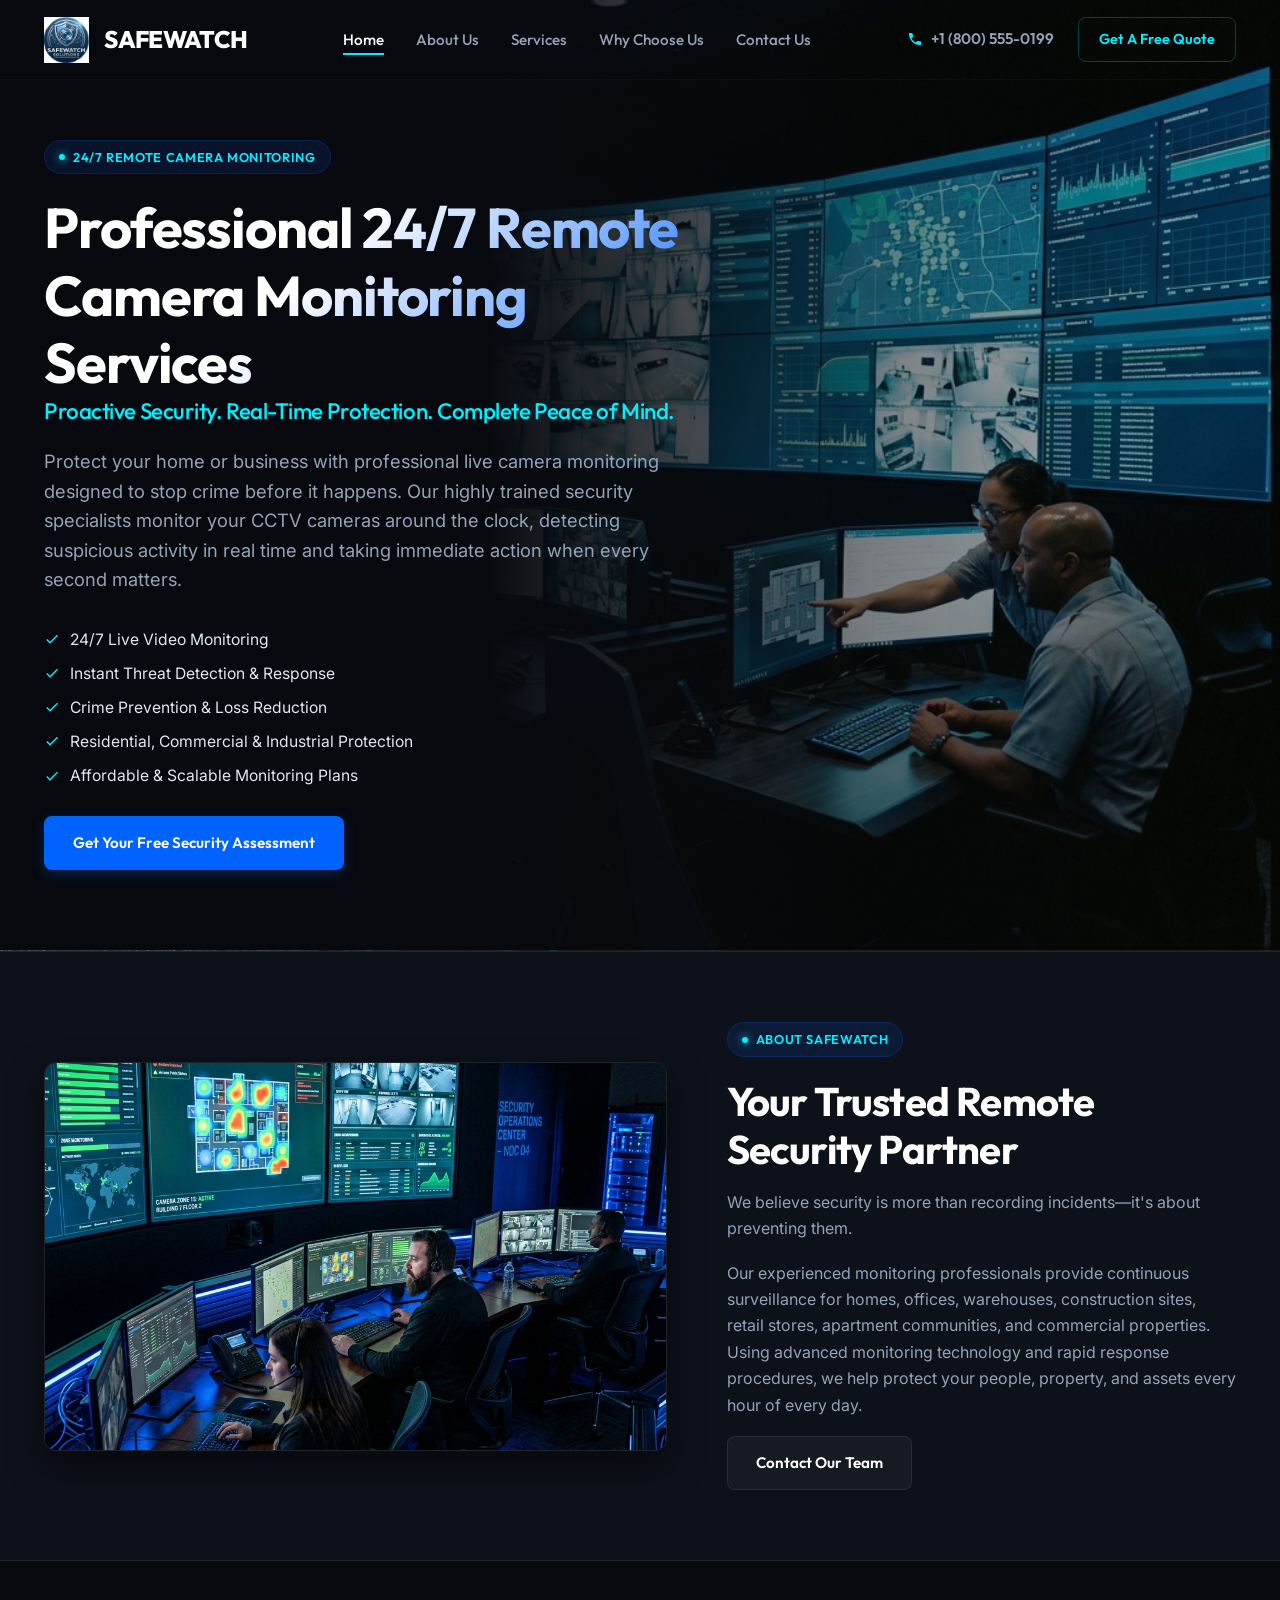
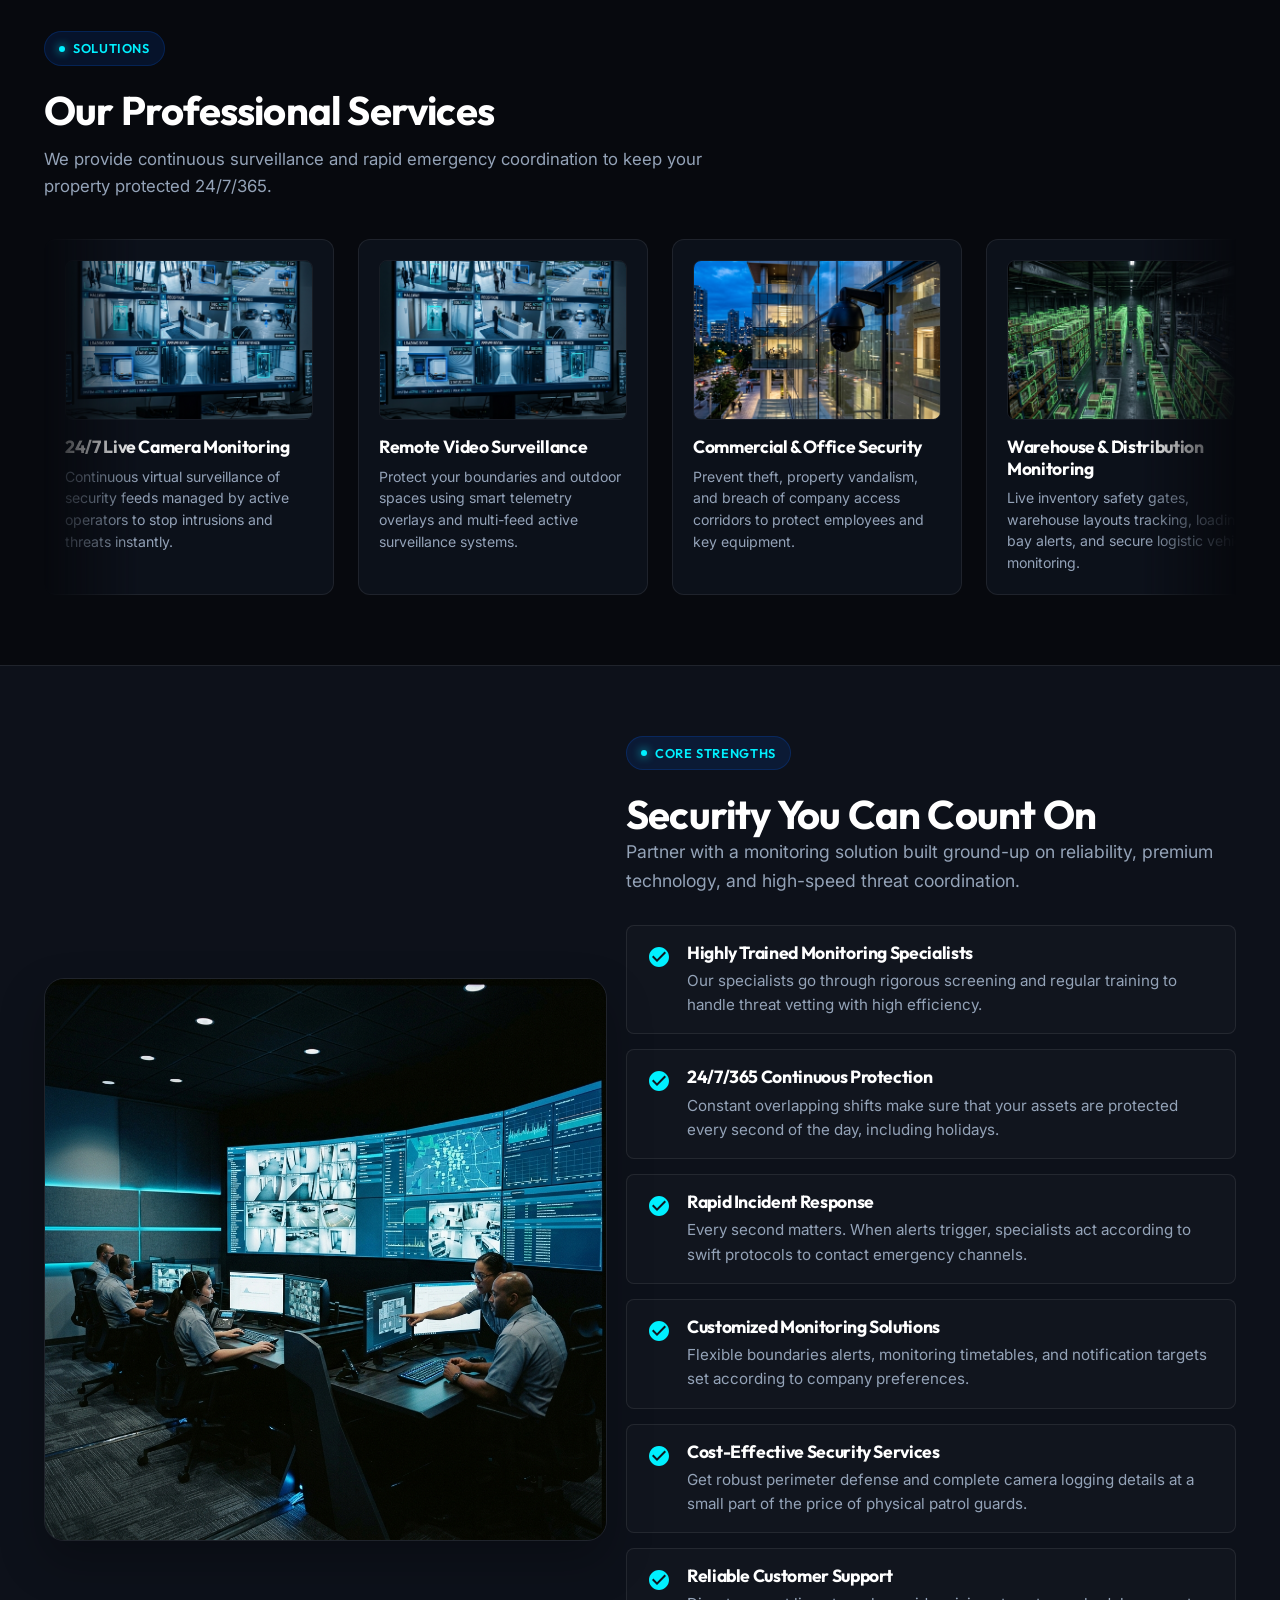
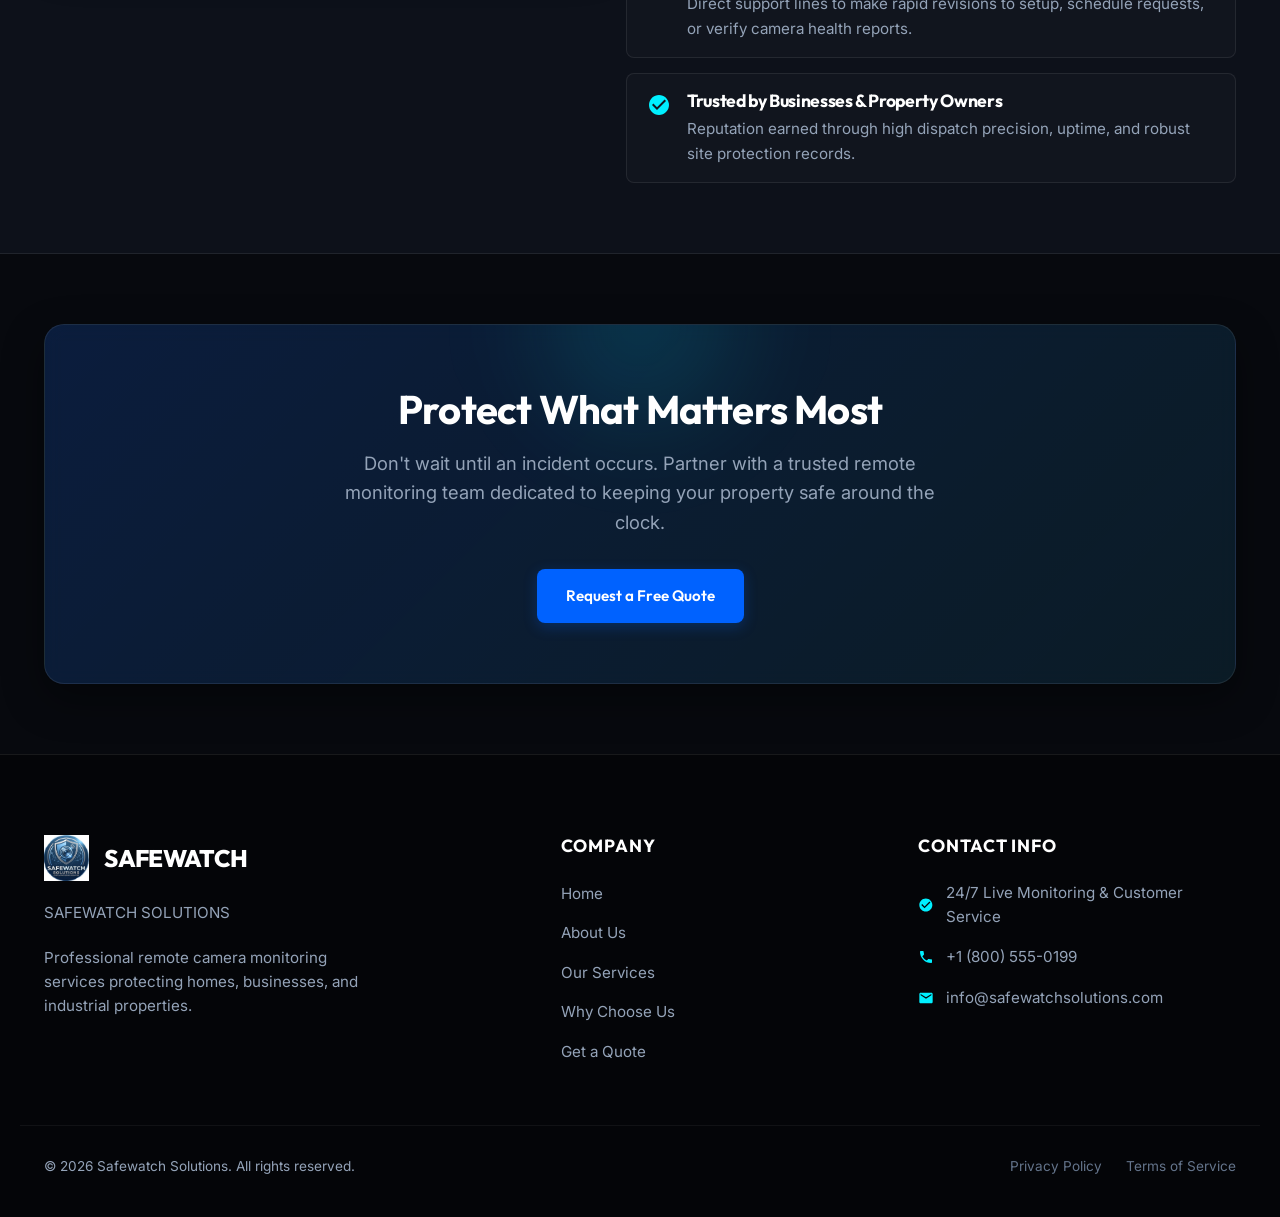
==== index.html @ 6e0cc0b9 "CCTV-Monitoring Version 1" ====
<!doctype html>
<html lang="en">
  <head>
    <meta charset="UTF-8" />
    <meta name="viewport" content="width=device-width, initial-scale=1.0" />
    <title>
      Safewatch Solutions - Professional 24/7 Remote CCTV Camera Monitoring
      Services
    </title>
    <meta
      name="description"
      content="Stop crime before it happens. Our remote security specialists monitor your CCTV cameras 24/7 to protect your home, business, warehouse, or construction site."
    />
    <link rel="stylesheet" href="style.css" />
    <link rel="icon" href="assets/safewatch-logo.jpg" />
  </head>
  <body>
    <!-- BACKGROUND DECORATIONS -->
    <div class="bg-overlay bg-dot-grid"></div>
    <div class="bg-overlay blur-orb-1"></div>
    <div class="bg-overlay blur-orb-2"></div>
    <div class="bg-overlay blur-orb-3"></div>

    <!-- STICKY NAVBAR -->
    <header>
      <div class="container navbar">
        <a href="#" class="logo" id="nav-logo">
          <img src="assets/safewatch-logo.jpg" alt="SAFEWATCH" class="site-logo" />
          <span class="site-title">SAFEWATCH</span>
        </a>

        <ul class="nav-menu" id="menu-nav">
          <li><a href="#" class="nav-link active">Home</a></li>
          <li><a href="#about" class="nav-link">About Us</a></li>
          <li><a href="#services" class="nav-link">Services</a></li>
          <li><a href="#why-choose" class="nav-link">Why Choose Us</a></li>
          <li><a href="contact.html" class="nav-link">Contact Us</a></li>

          <!-- Mobile Navigation Menu Items -->
          <li class="nav-actions-mobile" style="display: none">
            <a href="tel:+18005550199" class="phone-badge">
              <svg viewBox="0 0 24 24">
                <path
                  d="M6.62 10.79c1.44 2.83 3.76 5.14 6.59 6.59l2.2-2.2c.27-.27.67-.36 1.02-.24 1.12.37 2.33.57 3.57.57.55 0 1 .45 1 1V20c0 .55-.45 1-1 1-9.39 0-17-7.61-17-17 0-.55.45-1 1-1h3.5c.55 0 1 .45 1 1 0 1.25.2 2.45.57 3.57.11.35.03.74-.25 1.02l-2.2 2.2z"
                />
              </svg>
              +1 (800) 555-0199
            </a>
            <a href="contact.html" class="btn btn-primary">Get A Free Quote</a>
          </li>
        </ul>

        <div class="nav-actions">
          <a href="tel:+18005550199" class="phone-badge">
            <svg viewBox="0 0 24 24">
              <path
                d="M6.62 10.79c1.44 2.83 3.76 5.14 6.59 6.59l2.2-2.2c.27-.27.67-.36 1.02-.24 1.12.37 2.33.57 3.57.57.55 0 1 .45 1 1V20c0 .55-.45 1-1 1-9.39 0-17-7.61-17-17 0-.55.45-1 1-1h3.5c.55 0 1 .45 1 1 0 1.25.2 2.45.57 3.57.11.35.03.74-.25 1.02l-2.2 2.2z"
              />
            </svg>
            +1 (800) 555-0199
          </a>
          <a href="contact.html" class="btn btn-outline-cyan"
            >Get A Free Quote</a
          >
        </div>

        <button class="menu-btn" aria-label="Menu" id="mobile-toggle">
          <span></span>
          <span></span>
          <span></span>
        </button>
      </div>
    </header>

    <!-- HERO SECTION -->
    <section class="hero">
      <div class="container">
        <div class="hero-content">
          <div class="chip"><span></span> 24/7 Remote Camera Monitoring</div>
          <h1 class="gradient-text">
            Professional 24/7 Remote Camera Monitoring Services
          </h1>
          <h2 class="hero-subtitle">
            Proactive Security. Real-Time Protection. Complete Peace of Mind.
          </h2>
          <p>
            Protect your home or business with professional live camera
            monitoring designed to stop crime before it happens. Our highly
            trained security specialists monitor your CCTV cameras around the
            clock, detecting suspicious activity in real time and taking
            immediate action when every second matters.
          </p>

          <ul class="hero-checklist">
            <li>
              <svg viewBox="0 0 24 24">
                <path d="M9 16.17L4.83 12l-1.42 1.41L9 19 21 7l-1.41-1.41z" />
              </svg>
              24/7 Live Video Monitoring
            </li>
            <li>
              <svg viewBox="0 0 24 24">
                <path d="M9 16.17L4.83 12l-1.42 1.41L9 19 21 7l-1.41-1.41z" />
              </svg>
              Instant Threat Detection & Response
            </li>
            <li>
              <svg viewBox="0 0 24 24">
                <path d="M9 16.17L4.83 12l-1.42 1.41L9 19 21 7l-1.41-1.41z" />
              </svg>
              Crime Prevention & Loss Reduction
            </li>
            <li>
              <svg viewBox="0 0 24 24">
                <path d="M9 16.17L4.83 12l-1.42 1.41L9 19 21 7l-1.41-1.41z" />
              </svg>
              Residential, Commercial & Industrial Protection
            </li>
            <li>
              <svg viewBox="0 0 24 24">
                <path d="M9 16.17L4.83 12l-1.42 1.41L9 19 21 7l-1.41-1.41z" />
              </svg>
              Affordable & Scalable Monitoring Plans
            </li>
          </ul>

          <div class="hero-buttons">
            <a href="contact.html" class="btn btn-primary"
              >Get Your Free Security Assessment</a
            >
          </div>
        </div>
      </div>
    </section>

    <!-- ABOUT US SECTION -->
    <section class="section section-dark" id="about">
      <div class="container grid-2">
        <div class="about-media-box">
          <div class="about-image-frame">
            <img
              src="assets/about_team.png"
              alt="Remote Security Team at Work"
              width="540"
              height="340"
            />
          </div>
        </div>

        <div class="about-content">
          <div class="chip"><span></span> About Safewatch</div>
          <h2>Your Trusted Remote Security Partner</h2>
          <p>
            We believe security is more than recording incidents—it's about
            preventing them.
          </p>
          <p>
            Our experienced monitoring professionals provide continuous
            surveillance for homes, offices, warehouses, construction sites,
            retail stores, apartment communities, and commercial properties.
            Using advanced monitoring technology and rapid response procedures,
            we help protect your people, property, and assets every hour of
            every day.
          </p>
          <a href="contact.html" class="btn btn-secondary">Contact Our Team</a>
        </div>
      </div>
    </section>

    <!-- OUR PROFESSIONAL SERVICES -->
    <section class="section" id="services">
      <div class="container">
        <div class="section-header">
          <div class="chip"><span></span> Solutions</div>
          <h2>Our Professional Services</h2>
          <p>
            We provide continuous surveillance and rapid emergency coordination
            to keep your property protected 24/7/365.
          </p>
        </div>

        <!-- Infinite scroll carousel: cards duplicated for seamless loop -->
        <div class="carousel-track-wrapper">
          <div class="carousel-track">
            <!-- === ORIGINAL SET === -->
            <article class="service-card">
              <div class="service-image-box">
                <img
                  src="assets/service_live.png"
                  alt="24/7 Live Camera Monitoring"
                  width="290"
                  height="160"
                />
              </div>
              <h3>24/7 Live Camera Monitoring</h3>
              <p>
                Continuous virtual surveillance of security feeds managed by
                active operators to stop intrusions and threats instantly.
              </p>
            </article>

            <article class="service-card">
              <div class="service-image-box">
                <img
                  src="assets/service_live.png"
                  alt="Remote Video Surveillance"
                  width="290"
                  height="160"
                />
              </div>
              <h3>Remote Video Surveillance</h3>
              <p>
                Protect your boundaries and outdoor spaces using smart telemetry
                overlays and multi-feed active surveillance systems.
              </p>
            </article>

            <article class="service-card">
              <div class="service-image-box">
                <img
                  src="assets/service_commercial.png"
                  alt="Commercial & Office Security"
                  width="290"
                  height="160"
                />
              </div>
              <h3>Commercial &amp; Office Security</h3>
              <p>
                Prevent theft, property vandalism, and breach of company access
                corridors to protect employees and key equipment.
              </p>
            </article>

            <article class="service-card">
              <div class="service-image-box">
                <img
                  src="assets/service_warehouse.png"
                  alt="Warehouse & Distribution Center Monitoring"
                  width="290"
                  height="160"
                />
              </div>
              <h3>Warehouse &amp; Distribution Monitoring</h3>
              <p>
                Live inventory safety gates, warehouse layouts tracking, loading
                bay alerts, and secure logistic vehicle monitoring.
              </p>
            </article>

            <article class="service-card">
              <div class="service-image-box">
                <img
                  src="assets/service_construction.png"
                  alt="Construction Site Surveillance"
                  width="290"
                  height="160"
                />
              </div>
              <h3>Construction Site Surveillance</h3>
              <p>
                Highly visible outdoor remote surveillance packages designed to
                protect expensive materials, trucks, and machinery at night.
              </p>
            </article>

            <article class="service-card">
              <div class="service-image-box">
                <img
                  src="assets/service_live.png"
                  alt="Emergency Dispatch Coordination"
                  width="290"
                  height="160"
                />
              </div>
              <h3>Emergency Dispatch Coordination</h3>
              <p>
                Instant dispatch triggers routing to local law enforcement or
                regional fire responders when active violations are caught.
              </p>
            </article>

            <article class="service-card">
              <div class="service-image-box">
                <img
                  src="assets/service_warehouse.png"
                  alt="Suspicious Activity Detection"
                  width="290"
                  height="160"
                />
              </div>
              <h3>Suspicious Activity Detection</h3>
              <p>
                Specialists interpret analytics warnings, tracking anomalies,
                perimeter breaches, and erratic objects on-premises.
              </p>
            </article>

            <article class="service-card">
              <div class="service-image-box">
                <img
                  src="assets/service_commercial.png"
                  alt="Customized Security Monitoring Solutions"
                  width="290"
                  height="160"
                />
              </div>
              <h3>Customized Monitoring Solutions</h3>
              <p>
                Individual parameters mapped exactly for single locations,
                apartment complexes, commercial areas, and homes.
              </p>
            </article>

            <!-- === DUPLICATE SET for seamless loop === -->
            <article class="service-card" aria-hidden="true">
              <div class="service-image-box">
                <img
                  src="assets/service_live.png"
                  alt=""
                  width="290"
                  height="160"
                />
              </div>
              <h3>24/7 Live Camera Monitoring</h3>
              <p>
                Continuous virtual surveillance of security feeds managed by
                active operators to stop intrusions and threats instantly.
              </p>
            </article>

            <article class="service-card" aria-hidden="true">
              <div class="service-image-box">
                <img
                  src="assets/service_live.png"
                  alt=""
                  width="290"
                  height="160"
                />
              </div>
              <h3>Remote Video Surveillance</h3>
              <p>
                Protect your boundaries and outdoor spaces using smart telemetry
                overlays and multi-feed active surveillance systems.
              </p>
            </article>

            <article class="service-card" aria-hidden="true">
              <div class="service-image-box">
                <img
                  src="assets/service_commercial.png"
                  alt=""
                  width="290"
                  height="160"
                />
              </div>
              <h3>Commercial &amp; Office Security</h3>
              <p>
                Prevent theft, property vandalism, and breach of company access
                corridors to protect employees and key equipment.
              </p>
            </article>

            <article class="service-card" aria-hidden="true">
              <div class="service-image-box">
                <img
                  src="assets/service_warehouse.png"
                  alt=""
                  width="290"
                  height="160"
                />
              </div>
              <h3>Warehouse &amp; Distribution Monitoring</h3>
              <p>
                Live inventory safety gates, warehouse layouts tracking, loading
                bay alerts, and secure logistic vehicle monitoring.
              </p>
            </article>

            <article class="service-card" aria-hidden="true">
              <div class="service-image-box">
                <img
                  src="assets/service_construction.png"
                  alt=""
                  width="290"
                  height="160"
                />
              </div>
              <h3>Construction Site Surveillance</h3>
              <p>
                Highly visible outdoor remote surveillance packages designed to
                protect expensive materials, trucks, and machinery at night.
              </p>
            </article>

            <article class="service-card" aria-hidden="true">
              <div class="service-image-box">
                <img
                  src="assets/service_live.png"
                  alt=""
                  width="290"
                  height="160"
                />
              </div>
              <h3>Emergency Dispatch Coordination</h3>
              <p>
                Instant dispatch triggers routing to local law enforcement or
                regional fire responders when active violations are caught.
              </p>
            </article>

            <article class="service-card" aria-hidden="true">
              <div class="service-image-box">
                <img
                  src="assets/service_warehouse.png"
                  alt=""
                  width="290"
                  height="160"
                />
              </div>
              <h3>Suspicious Activity Detection</h3>
              <p>
                Specialists interpret analytics warnings, tracking anomalies,
                perimeter breaches, and erratic objects on-premises.
              </p>
            </article>

            <article class="service-card" aria-hidden="true">
              <div class="service-image-box">
                <img
                  src="assets/service_commercial.png"
                  alt=""
                  width="290"
                  height="160"
                />
              </div>
              <h3>Customized Monitoring Solutions</h3>
              <p>
                Individual parameters mapped exactly for single locations,
                apartment complexes, commercial areas, and homes.
              </p>
            </article>
          </div>
          <!-- end .carousel-track -->
        </div>
        <!-- end .carousel-track-wrapper -->
      </div>
    </section>

    <!-- WHY CHOOSE US -->
    <section class="section section-dark" id="why-choose">
      <div class="container why-grid">


        <div class="why-media-panel">
          <img
            src="assets/hero_monitoring.png"
            alt="CCTV camera monitoring"
          />
        </div>
        <div class="why-content-panel">
          <div class="chip"><span></span> Core Strengths</div>
          <h2>Security You Can Count On</h2>
          <p style="font-size: 1.1rem; margin-bottom: 20px">
            Partner with a monitoring solution built ground-up on reliability,
            premium technology, and high-speed threat coordination.
          </p>


          <div class="why-card-list">
          <!-- Item 1 -->
          <div class="why-check-item">
            <svg class="why-check-icon" viewBox="0 0 24 24">
              <path
                d="M12 2C6.48 2 2 6.48 2 12s4.48 10 10 10 10-4.48 10-10S17.52 2 12 2zm-2 15l-5-5 1.41-1.41L10 14.17l7.59-7.59L19 8l-9 9z"
              />
            </svg>
            <div class="why-check-text">
              <h4>Highly Trained Monitoring Specialists</h4>
              <p>
                Our specialists go through rigorous screening and regular
                training to handle threat vetting with high efficiency.
              </p>
            </div>
          </div>

          <!-- Item 2 -->
          <div class="why-check-item">
            <svg class="why-check-icon" viewBox="0 0 24 24">
              <path
                d="M12 2C6.48 2 2 6.48 2 12s4.48 10 10 10 10-4.48 10-10S17.52 2 12 2zm-2 15l-5-5 1.41-1.41L10 14.17l7.59-7.59L19 8l-9 9z"
              />
            </svg>
            <div class="why-check-text">
              <h4>24/7/365 Continuous Protection</h4>
              <p>
                Constant overlapping shifts make sure that your assets are
                protected every second of the day, including holidays.
              </p>
            </div>
          </div>

          <!-- Item 3 -->
          <div class="why-check-item">
            <svg class="why-check-icon" viewBox="0 0 24 24">
              <path
                d="M12 2C6.48 2 2 6.48 2 12s4.48 10 10 10 10-4.48 10-10S17.52 2 12 2zm-2 15l-5-5 1.41-1.41L10 14.17l7.59-7.59L19 8l-9 9z"
              />
            </svg>
            <div class="why-check-text">
              <h4>Rapid Incident Response</h4>
              <p>
                Every second matters. When alerts trigger, specialists act
                according to swift protocols to contact emergency channels.
              </p>
            </div>
          </div>

          <!-- Item 4 -->
          <div class="why-check-item">
            <svg class="why-check-icon" viewBox="0 0 24 24">
              <path
                d="M12 2C6.48 2 2 6.48 2 12s4.48 10 10 10 10-4.48 10-10S17.52 2 12 2zm-2 15l-5-5 1.41-1.41L10 14.17l7.59-7.59L19 8l-9 9z"
              />
            </svg>
            <div class="why-check-text">
              <h4>Customized Monitoring Solutions</h4>
              <p>
                Flexible boundaries alerts, monitoring timetables, and
                notification targets set according to company preferences.
              </p>
            </div>
          </div>

          <!-- Item 5 -->
          <div class="why-check-item">
            <svg class="why-check-icon" viewBox="0 0 24 24">
              <path
                d="M12 2C6.48 2 2 6.48 2 12s4.48 10 10 10 10-4.48 10-10S17.52 2 12 2zm-2 15l-5-5 1.41-1.41L10 14.17l7.59-7.59L19 8l-9 9z"
              />
            </svg>
            <div class="why-check-text">
              <h4>Cost-Effective Security Services</h4>
              <p>
                Get robust perimeter defense and complete camera logging details
                at a small part of the price of physical patrol guards.
              </p>
            </div>
          </div>

          <!-- Item 6 -->
          <div class="why-check-item">
            <svg class="why-check-icon" viewBox="0 0 24 24">
              <path
                d="M12 2C6.48 2 2 6.48 2 12s4.48 10 10 10 10-4.48 10-10S17.52 2 12 2zm-2 15l-5-5 1.41-1.41L10 14.17l7.59-7.59L19 8l-9 9z"
              />
            </svg>
            <div class="why-check-text">
              <h4>Reliable Customer Support</h4>
              <p>
                Direct support lines to make rapid revisions to setup, schedule
                requests, or verify camera health reports.
              </p>
            </div>
          </div>

          <!-- Item 7 -->
          <div class="why-check-item">
            <svg class="why-check-icon" viewBox="0 0 24 24">
              <path
                d="M12 2C6.48 2 2 6.48 2 12s4.48 10 10 10 10-4.48 10-10S17.52 2 12 2zm-2 15l-5-5 1.41-1.41L10 14.17l7.59-7.59L19 8l-9 9z"
              />
            </svg>
            <div class="why-check-text">
              <h4>Trusted by Businesses & Property Owners</h4>
              <p>
                Reputation earned through high dispatch precision, uptime, and
                robust site protection records.
              </p>
            </div>
          </div>
        </div>
      </div>
    </section>

    <!-- BOTTOM CALL TO ACTION -->
    <section class="section">
      <div class="container">
        <div class="cta-box">
          <h2>Protect What Matters Most</h2>
          <p>
            Don't wait until an incident occurs. Partner with a trusted remote
            monitoring team dedicated to keeping your property safe around the
            clock.
          </p>
          <a href="contact.html" class="btn btn-primary"
            >Request a Free Quote</a
          >
        </div>
      </div>
    </section>

    <!-- FOOTER -->
    <footer>
      <div class="container footer-grid">
        <div class="footer-brand">
            <a href="#" class="logo">
              <img src="assets/safewatch-logo.jpg" alt="SAFEWATCH" class="site-logo" />
              <span class="site-title">SAFEWATCH</span>
            </a>
          <p style="margin-bottom: 20px">SAFEWATCH SOLUTIONS</p>
          <p style="color: var(--text-secondary); line-height: 1.6">
            Professional remote camera monitoring services protecting homes,
            businesses, and industrial properties.
          </p>
        </div>

        <div class="footer-col">
          <h3>Company</h3>
          <ul>
            <li><a href="#">Home</a></li>
            <li><a href="#about">About Us</a></li>
            <li><a href="#services">Our Services</a></li>
            <li><a href="#why-choose">Why Choose Us</a></li>
            <li><a href="contact.html">Get a Quote</a></li>
          </ul>
        </div>

        <div class="footer-col">
          <h3>Contact Info</h3>
          <div class="footer-info">
            <div class="footer-info-item">
              <svg viewBox="0 0 24 24">
                <path
                  d="M12 2C6.48 2 2 6.48 2 12s4.48 10 10 10 10-4.48 10-10S17.52 2 12 2zm-2 15l-5-5 1.41-1.41L10 14.17l7.59-7.59L19 8l-9 9z"
                />
              </svg>
              24/7 Live Monitoring & Customer Service
            </div>
            <div class="footer-info-item">
              <svg viewBox="0 0 24 24">
                <path
                  d="M6.62 10.79c1.44 2.83 3.76 5.14 6.59 6.59l2.2-2.2c.27-.27.67-.36 1.02-.24 1.12.37 2.33.57 3.57.57.55 0 1 .45 1 1V20c0 .55-.45 1-1 1-9.39 0-17-7.61-17-17 0-.55.45-1 1-1h3.5c.55 0 1 .45 1 1 0 1.25.2 2.45.57 3.57.11.35.03.74-.25 1.02l-2.2 2.2z"
                />
              </svg>
              <a
                href="tel:+18005550199"
                style="text-decoration: none; color: inherit"
                >+1 (800) 555-0199</a
              >
            </div>
            <div class="footer-info-item">
              <svg viewBox="0 0 24 24">
                <path
                  d="M20 4H4c-1.1 0-1.99.9-1.99 2L2 18c0 1.1.9 2 2 2h16c1.1 0 2-.9 2-2V6c0-1.1-.9-2-2-2zm0 4l-8 5-8-5V6l8 5 8-5v2z"
                />
              </svg>
              <a
                href="mailto:info@safewatchsolutions.com"
                style="text-decoration: none; color: inherit"
                >info@safewatchsolutions.com</a
              >
            </div>
          </div>
        </div>
      </div>

      <div class="container footer-bottom">
        <p>&copy; 2026 Safewatch Solutions. All rights reserved.</p>
        <div class="footer-bottom-links">
          <a href="#">Privacy Policy</a>
          <a href="#">Terms of Service</a>
        </div>
      </div>
    </footer>

    <script src="script.js"></script>
  </body>
</html>
---- style.css ----
@import url("https://fonts.googleapis.com/css2?family=Inter:wght@300;400;500;600;700&family=Outfit:wght@400;500;600;700;800&display=swap");

/* --- DESIGN SYSTEM TOKENS --- */
:root {
  /* Colors */
  --bg-darkest: #07090e; /* Ultra dark base background */
  --bg-darker: #0d111a; /* Dark section background */
  --bg-card: rgba(16, 22, 35, 0.65); /* Translucent glass card background */

  --primary: #0062ff; /* Main brand solid electric blue */
  --primary-hover: #1a75ff; /* Lighter blue for hover states */
  --primary-glow: rgba(0, 98, 255, 0.25);

  --accent: #00f0ff; /* Technical electric cyan */
  --accent-glow: rgba(0, 240, 255, 0.2);

  --text-white: #ffffff; /* High contrast titles */
  --text-primary: #e2e8f0; /* General light text */
  --text-secondary: #94a3b8; /* Muted metadata and descriptions */
  --text-muted: #64748b; /* Subtext, credits, timestamps */

  --border: rgba(255, 255, 255, 0.08);
  --border-hover: rgba(0, 98, 255, 0.35);

  /* Fonts */
  --font-heading:
    "Outfit", -apple-system, BlinkMacSystemFont, "Segoe UI", Roboto, sans-serif;
  --font-body:
    "Inter", -apple-system, BlinkMacSystemFont, "Segoe UI", Roboto, sans-serif;

  /* Layout Options */
  --radius-sm: 8px;
  --radius-md: 12px;
  --radius-lg: 20px;
  --transition: all 0.35s cubic-bezier(0.16, 1, 0.3, 1);
  --transition-slow: all 0.6s cubic-bezier(0.16, 1, 0.3, 1);
}

/* --- SYSTEM RESET --- */
*,
*::before,
*::after {
  box-sizing: border-box;
  margin: 0;
  padding: 0;
}

html {
  scroll-behavior: smooth;
  font-size: 16px;
  -webkit-text-size-adjust: 100%;
}

body {
  background-color: var(--bg-darkest);
  color: var(--text-primary);
  font-family: var(--font-body);
  line-height: 1.6;
  overflow-x: hidden;
  -webkit-font-smoothing: antialiased;
  -moz-osx-font-smoothing: grayscale;
}

/* Custom Scrollbar */
::-webkit-scrollbar {
  width: 10px;
}
::-webkit-scrollbar-track {
  background: var(--bg-darkest);
}
::-webkit-scrollbar-thumb {
  background: rgba(255, 255, 255, 0.1);
  border: 2px solid var(--bg-darkest);
  border-radius: 10px;
}
::-webkit-scrollbar-thumb:hover {
  background: var(--primary);
}

/* --- TYPOGRAPHY & GRADIENTS --- */
h1,
h2,
h3,
h4,
h5,
h6 {
  font-family: var(--font-heading);
  font-weight: 700;
  line-height: 1.2;
  color: var(--text-white);
  letter-spacing: -0.02em;
}

h1 {
  font-size: clamp(2.2rem, 5vw, 3.5rem);
}

h2 {
  font-size: clamp(1.8rem, 4vw, 2.5rem);
}

h3 {
  font-size: clamp(1.3rem, 3vw, 1.75rem);
}

p {
  color: var(--text-secondary);
}

.gradient-text {
  background: linear-gradient(
    135deg,
    var(--text-white) 40%,
    var(--primary) 100%
  );
  -webkit-background-clip: text;
  -webkit-text-fill-color: transparent;
  background-clip: text;
}

.accent-text-blue {
  color: var(--primary);
  text-shadow: 0 0 15px rgba(0, 98, 255, 0.3);
}

.accent-text-cyan {
  color: var(--accent);
  text-shadow: 0 0 15px rgba(0, 240, 255, 0.3);
}

/* --- BACKGROUND DECORATION --- */
.bg-overlay {
  position: absolute;
  top: 0;
  left: 0;
  width: 100%;
  height: 100%;
  z-index: -1;
  pointer-events: none;
  overflow: hidden;
}

.bg-dot-grid {
  background-image: radial-gradient(
    rgba(255, 255, 255, 0.025) 1px,
    transparent 1px
  );
  background-size: 32px 32px;
}

.blur-orb-1 {
  position: absolute;
  top: -150px;
  right: -100px;
  width: 600px;
  height: 600px;
  border-radius: 50%;
  background: radial-gradient(circle, var(--primary-glow) 0%, transparent 70%);
  filter: blur(100px);
}

.blur-orb-2 {
  position: absolute;
  top: 50%;
  left: -200px;
  width: 500px;
  height: 500px;
  border-radius: 50%;
  background: radial-gradient(circle, var(--accent-glow) 0%, transparent 70%);
  filter: blur(100px);
}

.blur-orb-3 {
  position: absolute;
  bottom: -100px;
  right: -150px;
  width: 500px;
  height: 500px;
  border-radius: 50%;
  background: radial-gradient(circle, var(--primary-glow) 0%, transparent 70%);
  filter: blur(80px);
}

/* --- LAYOUT UTILITIES --- */
.container {
  width: 100%;
  max-width: 1240px;
  margin-left: auto;
  margin-right: auto;
  padding-left: 24px;
  padding-right: 24px;
}

.section {
  padding: 70px 0;
  position: relative;
}

.section-dark {
  background-color: var(--bg-darker);
  border-top: 1px solid var(--border);
  border-bottom: 1px solid var(--border);
}

.section-header {
  max-width: 700px;
  margin-bottom: 40px;
}

.section-header h2 {
  margin-bottom: 12px;
}

.section-header p {
  font-size: 1.05rem;
}

.grid-2 {
  display: grid;
  grid-template-columns: 1.1fr 0.9fr;
  gap: 60px;
  align-items: center;
}

.grid-3 {
  display: grid;
  grid-template-columns: repeat(auto-fit, minmax(320px, 1fr));
  gap: 30px;
}

.grid-4 {
  display: grid;
  grid-template-columns: repeat(auto-fit, minmax(270px, 1fr));
  gap: 30px;
}

/* --- COMPONENT STYLES --- */

/* 1. Header & Navigation */
header {
  position: fixed;
  top: 0;
  left: 0;
  width: 100%;
  height: 80px;
  z-index: 1000;
  border-bottom: 1px solid rgba(255, 255, 255, 0.03);
  transition: var(--transition);
}

header.scrolled {
  background: rgba(7, 9, 14, 0.85);
  backdrop-filter: blur(12px);
  -webkit-backdrop-filter: blur(12px);
  border-bottom: 1px solid var(--border);
  box-shadow: 0 4px 30px rgba(0, 0, 0, 0.4);
}

.navbar {
  display: flex;
  align-items: center;
  justify-content: space-between;
  height: 100%;
}

.logo {
  display: flex;
  align-items: center;
  gap: 10px;
  text-decoration: none;
  font-family: var(--font-heading);
  font-weight: 800;
  font-size: 1.35rem;
  color: var(--text-white);
  letter-spacing: -0.03em;
}

.logo-icon {
  width: 32px;
  height: 32px;
  background: linear-gradient(135deg, var(--primary), var(--accent));
  border-radius: 50%;
  display: flex;
  align-items: center;
  justify-content: center;
  box-shadow: 0 0 15px var(--primary-glow);
}

/* Site logo image (user-provided) */
.site-logo {
  height: 46px;
  width: auto;
  display: inline-block;
  background: transparent;
  mix-blend-mode: normal;
  filter: none;
}

.site-title {
  font-family: var(--font-heading);
  font-weight: 800;
  color: var(--text-white);
  margin-left: 5px;
  font-size: 1.5rem;
  display: inline-block;
  vertical-align: middle;
}

.logo-icon svg {
  fill: var(--text-white);
  width: 16px;
  height: 16px;
}

.nav-menu {
  display: flex;
  list-style: none;
  gap: 32px;
  align-items: center;
}

.nav-link {
  text-decoration: none;
  color: var(--text-secondary);
  font-family: var(--font-heading);
  font-size: 0.95rem;
  font-weight: 500;
  transition: var(--transition);
  position: relative;
}

.nav-link:hover,
.nav-link.active {
  color: var(--text-white);
}

.nav-link::after {
  content: "";
  position: absolute;
  bottom: -6px;
  left: 0;
  width: 0;
  height: 2px;
  background-color: var(--accent);
  transition: var(--transition);
}

.nav-link.active::after,
.nav-link:hover::after {
  width: 100%;
}

.nav-actions {
  display: flex;
  align-items: center;
  gap: 24px;
}

.phone-badge {
  display: flex;
  align-items: center;
  gap: 8px;
  color: var(--text-secondary);
  font-family: var(--font-heading);
  font-size: 0.95rem;
  font-weight: 600;
  text-decoration: none;
  transition: var(--transition);
}

.phone-badge:hover {
  color: var(--accent);
}

.phone-badge svg {
  width: 16px;
  height: 16px;
  fill: var(--accent);
}

/* 2. Buttons */
.btn {
  display: inline-flex;
  align-items: center;
  justify-content: center;
  font-family: var(--font-heading);
  font-weight: 600;
  font-size: 0.95rem;
  padding: 14px 28px;
  border-radius: var(--radius-sm);
  cursor: pointer;
  transition: var(--transition);
  text-decoration: none;
  border: 1px solid transparent;
  gap: 8px;
  white-space: nowrap;
}

.btn-primary {
  background-color: var(--primary);
  color: var(--text-white);
  box-shadow: 0 4px 14px var(--primary-glow);
}

.btn-primary:hover {
  background-color: var(--primary-hover);
  box-shadow: 0 6px 20px rgba(0, 98, 255, 0.45);
  transform: translateY(-2px);
}

.btn-secondary {
  background-color: rgba(255, 255, 255, 0.04);
  color: var(--text-white);
  border: 1px solid var(--border);
}

.btn-secondary:hover {
  background-color: rgba(255, 255, 255, 0.08);
  border-color: rgba(255, 255, 255, 0.2);
  transform: translateY(-2px);
}

.btn-outline-cyan {
  background-color: transparent;
  color: var(--accent);
  border: 1px solid rgba(0, 240, 255, 0.25);
  padding: 10px 20px;
  font-size: 0.9rem;
}

.btn-outline-cyan:hover {
  background-color: rgba(0, 240, 255, 0.06);
  border-color: var(--accent);
  box-shadow: 0 0 15px rgba(0, 240, 255, 0.15);
}

/* Hamburger toggler */
.menu-btn {
  display: none;
  background: none;
  border: none;
  cursor: pointer;
  width: 24px;
  height: 24px;
  position: relative;
  z-index: 1001;
}

.menu-btn span {
  display: block;
  width: 100%;
  height: 2px;
  background: var(--text-white);
  margin: 5px 0;
  transition: var(--transition);
}

/* Chip/Badge UI */
.chip {
  display: inline-flex;
  align-items: center;
  gap: 8px;
  background: rgba(0, 98, 255, 0.12);
  border: 1px solid rgba(0, 98, 255, 0.2);
  color: var(--accent);
  padding: 6px 14px;
  border-radius: 100px;
  font-family: var(--font-heading);
  font-size: 0.8rem;
  font-weight: 600;
  text-transform: uppercase;
  letter-spacing: 0.05em;
  margin-bottom: 20px;
  width: fit-content;
}

.chip span {
  width: 6px;
  height: 6px;
  border-radius: 50%;
  background-color: var(--accent);
  box-shadow: 0 0 10px var(--accent);
}

/* 3. Hero Section */
.hero {
  padding: 140px 0 80px;
  display: flex;
  align-items: center;
  position: relative;
  min-height: 76vh;
  background-image:
    linear-gradient(
      to right,
      #07090e 38%,
      rgba(7, 9, 14, 0.5) 68%,
      rgba(7, 9, 14, 0.25) 100%
    ),
    url("assets/hero_monitoring.png");
  background-size: cover;
  background-position: right center;
  background-repeat: no-repeat;
  border-bottom: 1px solid var(--border);
}

.hero-content {
  display: flex;
  flex-direction: column;
  max-width: 660px;
  z-index: 2;
}

.hero-subtitle {
  font-size: clamp(1.1rem, 2vw, 1.4rem);
  font-weight: 500;
  color: var(--accent);
  margin-bottom: 20px;
  line-height: 1.4;
}

.hero p {
  font-size: clamp(1rem, 1.5vw, 1.15rem);
  margin-bottom: 32px;
  max-width: 620px;
}

.hero-checklist {
  list-style: none;
  margin-bottom: 28px;
  display: flex;
  flex-direction: column;
  gap: 9px;
}

.hero-checklist li {
  display: flex;
  align-items: center;
  gap: 10px;
  font-size: 0.98rem;
  color: var(--text-primary);
}

.hero-checklist li svg {
  width: 16px;
  height: 16px;
  fill: var(--accent);
  flex-shrink: 0;
}

.hero-buttons {
  display: flex;
  gap: 14px;
  flex-wrap: wrap;
}

/* Hero image classes removed - background layout in use */

/* 4. About Section */
.about-media-box {
  position: relative;
}

.about-image-frame {
  width: 100%;
  border-radius: var(--radius-md);
  border: 1px solid var(--border);
  overflow: hidden;
  box-shadow: 0 15px 35px rgba(0, 0, 0, 0.5);
  aspect-ratio: 16/10;
}

.about-image-frame img {
  width: 100%;
  height: 100%;
  object-fit: cover;
}

.about-content h2 {
  margin-bottom: 16px;
}

.about-content p {
  font-size: 1rem;
  margin-bottom: 18px;
  line-height: 1.65;
}

/* 5. Services Carousel */
.carousel-track-wrapper {
  overflow: hidden;
  position: relative;
  /* Fade-out edges */
  -webkit-mask-image: linear-gradient(
    to right,
    transparent 0%,
    #000 8%,
    #000 92%,
    transparent 100%
  );
  mask-image: linear-gradient(
    to right,
    transparent 0%,
    #000 8%,
    #000 92%,
    transparent 100%
  );
}

.carousel-track {
  display: flex;
  gap: 24px;
  width: max-content;
  animation: carousel-scroll 40s linear infinite;
}

.carousel-track:hover {
  animation-play-state: paused;
}

@keyframes carousel-scroll {
  0% {
    transform: translateX(0);
  }
  100% {
    transform: translateX(-50%);
  }
}

/* Legacy grid fallback - not used but kept for reference */
.services-grid {
  display: grid;
  grid-template-columns: repeat(auto-fill, minmax(280px, 1fr));
  gap: 24px;
}

.service-card {
  background: var(--bg-card);
  border: 1px solid var(--border);
  border-radius: var(--radius-md);
  padding: 20px;
  display: flex;
  flex-direction: column;
  /* Fixed width so carousel tracks work perfectly */
  width: 290px;
  flex-shrink: 0;
  transition: var(--transition-slow);
  backdrop-filter: blur(10px);
  -webkit-backdrop-filter: blur(10px);
  user-select: none;
}

.service-card:hover {
  border-color: var(--border-hover);
  box-shadow: 0 12px 35px rgba(0, 98, 255, 0.18);
  transform: translateY(-5px);
}

.service-image-box {
  width: 100%;
  height: 160px;
  border-radius: var(--radius-sm);
  overflow: hidden;
  border: 1px solid rgba(255, 255, 255, 0.05);
  margin-bottom: 16px;
}

.service-image-box img {
  width: 100%;
  height: 100%;
  object-fit: cover;
  transition: var(--transition-slow);
  pointer-events: none;
}

.service-card:hover .service-image-box img {
  transform: scale(1.07);
}

.service-card h3 {
  font-size: 1.1rem;
  margin-bottom: 8px;
}

.service-card p {
  font-size: 0.88rem;
  line-height: 1.55;
  color: var(--text-secondary);
}

/* 6. Why Choose Us Section */
.why-grid {
  display: grid;
  grid-template-columns: minmax(280px, 0.95fr) minmax(0, 1.05fr);
  gap: 30px;
  align-items: center;
}

.why-media-panel {
  display: flex;
  align-self: center;
}

.why-media-panel img {
  width: 102%;
  height: 100%;
  min-height: 360px;
  object-fit: cover;
  display: block;
  border-radius: var(--radius-lg);
  border: 1px solid rgba(255, 255, 255, 0.08);
  box-shadow: 0 20px 45px rgba(0, 0, 0, 0.25);
}

.why-content-panel {
  display: flex;
  flex-direction: column;
}

.why-card-list {
  display: grid;
  grid-template-columns: 1fr;
  gap: 15px;
  margin-top: 10px;
}

.why-check-item {
  display: flex;
  gap: 16px;
  background: rgba(255, 255, 255, 0.02);
  border: 1px solid var(--border);
  padding: 16px 20px;
  border-radius: var(--radius-sm);
  transition: var(--transition);
}

.why-check-item:hover {
  background: rgba(0, 98, 255, 0.03);
  border-color: var(--border-hover);
}

.why-check-icon {
  width: 24px;
  height: 24px;
  fill: var(--accent);
  flex-shrink: 0;
  margin-top: 3px;
}

.why-check-text h4 {
  font-size: 1.1rem;
  margin-bottom: 6px;
}

.why-check-text p {
  font-size: 0.95rem;
}

/* 7. Call To Action section */
.cta-box {
  background:
    linear-gradient(
      135deg,
      rgba(0, 98, 255, 0.15) 0%,
      rgba(0, 240, 255, 0.05) 100%
    ),
    var(--bg-card);
  border: 1px solid var(--border);
  border-radius: var(--radius-lg);
  padding: 60px 40px;
  text-align: center;
  position: relative;
  overflow: hidden;
  box-shadow: 0 15px 40px rgba(0, 0, 0, 0.4);
  backdrop-filter: blur(10px);
}

.cta-box::after {
  content: "";
  position: absolute;
  top: -150px;
  left: 50%;
  transform: translateX(-50%);
  width: 300px;
  height: 300px;
  background: radial-gradient(
    circle,
    rgba(0, 240, 255, 0.15) 0%,
    transparent 70%
  );
  filter: blur(40px);
  z-index: -1;
  pointer-events: none;
}

.cta-box h2 {
  margin-bottom: 16px;
}

.cta-box p {
  font-size: 1.15rem;
  max-width: 600px;
  margin: 0 auto 32px;
}

/* 8. Contact Form & Request Page Layout */
.contact-grid {
  display: grid;
  grid-template-columns: 0.9fr 1.1fr;
  gap: 60px;
  align-items: flex-start;
}

.contact-info-panel h2 {
  margin-bottom: 20px;
}

.contact-info-panel p {
  font-size: 1.05rem;
  margin-bottom: 40px;
}

.info-cards {
  display: flex;
  flex-direction: column;
  gap: 20px;
}

.info-card {
  display: flex;
  align-items: center;
  gap: 20px;
  background: var(--bg-card);
  border: 1px solid var(--border);
  padding: 24px;
  border-radius: var(--radius-md);
  text-decoration: none;
  transition: var(--transition);
}

.info-card:hover {
  border-color: var(--border-hover);
  background: rgba(255, 255, 255, 0.02);
}

.info-card-icon {
  width: 48px;
  height: 48px;
  border-radius: 50%;
  background: rgba(0, 98, 255, 0.1);
  display: flex;
  align-items: center;
  justify-content: center;
  flex-shrink: 0;
}

.info-card-icon svg {
  width: 22px;
  height: 22px;
  fill: var(--accent);
}

.info-card-details h4 {
  font-size: 0.85rem;
  text-transform: uppercase;
  color: var(--text-secondary);
  letter-spacing: 0.05em;
  margin-bottom: 4px;
}

.info-card-details span {
  font-family: var(--font-heading);
  font-size: 1.15rem;
  font-weight: 600;
  color: var(--text-white);
}

.form-group {
  margin-bottom: 20px;
  display: flex;
  flex-direction: column;
  gap: 8px;
}

.form-label {
  font-family: var(--font-heading);
  font-size: 0.85rem;
  font-weight: 600;
  color: var(--text-secondary);
  text-transform: uppercase;
  letter-spacing: 0.05em;
}

.form-input,
.form-textarea,
.form-select {
  background: rgba(255, 255, 255, 0.03);
  border: 1px solid var(--border);
  border-radius: var(--radius-sm);
  padding: 14px 16px;
  color: var(--text-white);
  font-family: var(--font-body);
  font-size: 0.95rem;
  transition: var(--transition);
  outline: none;
}

.form-input:focus,
.form-textarea:focus,
.form-select:focus {
  background: rgba(0, 98, 255, 0.02);
  border-color: var(--primary);
  box-shadow: 0 0 15px rgba(0, 98, 255, 0.15);
}

.form-textarea {
  min-height: 120px;
  resize: vertical;
}

.form-select {
  appearance: none;
  background-image: url("data:image/svg+xml,%3Csvg xmlns='http://www.w3.org/2000/svg' viewBox='0 0 24 24' fill='%2394a3b8'%3E%3Cpath d='M7 10l5 5 5-5H7z'/%3E%3C/svg%3E");
  background-repeat: no-repeat;
  background-position: right 16px center;
  background-size: 20px;
  cursor: pointer;
}

.form-row {
  display: grid;
  grid-template-columns: 1fr 1fr;
  gap: 20px;
}

/* 9. Footer Layout */
footer {
  background-color: #040508;
  border-top: 1px solid var(--border);
  padding: 80px 0 40px;
}

.footer-grid {
  display: grid;
  grid-template-columns: 1.5fr 1fr 1fr;
  gap: 40px;
  margin-bottom: 60px;
}

.footer-brand .logo {
  margin-bottom: 20px;
}

.footer-brand p {
  max-width: 320px;
  font-size: 0.95rem;
}

.footer-col h3 {
  font-size: 1.1rem;
  margin-bottom: 24px;
  font-family: var(--font-heading);
  text-transform: uppercase;
  letter-spacing: 0.05em;
}

.footer-col ul {
  list-style: none;
  display: flex;
  flex-direction: column;
  gap: 14px;
}

.footer-col ul li a {
  text-decoration: none;
  color: var(--text-secondary);
  font-size: 0.95rem;
  transition: var(--transition);
}

.footer-col ul li a:hover {
  color: var(--accent);
}

.footer-info {
  display: flex;
  flex-direction: column;
  gap: 16px;
}

.footer-info-item {
  display: flex;
  align-items: center;
  gap: 12px;
  font-size: 0.95rem;
  color: var(--text-secondary);
}

.footer-info-item svg {
  width: 16px;
  height: 16px;
  fill: var(--accent);
}

.footer-bottom {
  border-top: 1px solid rgba(255, 255, 255, 0.05);
  padding-top: 30px;
  display: flex;
  justify-content: space-between;
  align-items: center;
  color: var(--text-muted);
  font-size: 0.85rem;
  flex-wrap: wrap;
  gap: 20px;
}

.footer-bottom-links {
  display: flex;
  gap: 24px;
}

.footer-bottom-links a {
  text-decoration: none;
  color: var(--text-muted);
  transition: var(--transition);
}

.footer-bottom-links a:hover {
  color: var(--text-secondary);
}

/* --- RESPONSIVE MEDIA BREAKPOINTS --- */
@media (max-width: 1024px) {
  .hero {
    padding: 130px 0 80px;
    min-height: auto;
    /* Full overlay so image shows behind text on tablet */
    background-image:
      linear-gradient(
        to bottom,
        rgba(7, 9, 14, 0.88) 0%,
        rgba(7, 9, 14, 0.78) 60%,
        rgba(7, 9, 14, 0.92) 100%
      ),
      url("assets/hero_monitoring.png");
    background-position: center center;
  }
  .hero-content {
    max-width: 100%;
  }
  .grid-2,
  .why-grid,
  .contact-grid {
    grid-template-columns: 1fr;
    gap: 40px;
  }
  .footer-grid {
    grid-template-columns: 1fr 1fr;
  }
}

@media (max-width: 768px) {
  .section {
    padding: 50px 0;
  }

  .hero {
    padding: 110px 0 60px;
    min-height: auto;
  }

  .hero p {
    max-width: 100%;
  }

  .menu-btn {
    display: block;
    margin-left: 10px;
  }

  .nav-menu {
    position: fixed;
    top: 0;
    right: -100%;
    width: 280px;
    height: 100vh;
    background: #090b11;
    border-left: 1px solid var(--border);
    flex-direction: column;
    padding: 85px 30px 30px;
    align-items: flex-start;
    gap: 20px;
    transition: var(--transition-slow);
    z-index: 999;
    box-shadow: -10px 0 30px rgba(0, 0, 0, 0.5);
    overflow-y: auto;
  }

  .nav-menu.active {
    right: 0;
  }

  .nav-actions {
    display: none;
  }

  /* CTA block sits naturally at the bottom of the nav list */
  .nav-actions-mobile {
    display: flex !important;
    flex-direction: column;
    width: 100%;
    gap: 16px;
    margin-top: auto;
    border-top: 1px solid var(--border);
    padding-top: 20px;
  }

  .nav-actions-mobile .phone-badge {
    color: var(--text-white);
  }

  .why-grid {
    grid-template-columns: 1fr;
    gap: 30px;
  }

  .footer-grid {
    grid-template-columns: 1fr;
    gap: 30px;
  }

  .form-row {
    grid-template-columns: 1fr;
    gap: 0;
  }

  .cta-box {
    padding: 36px 20px;
  }

  .section-header {
    margin-bottom: 28px;
  }
}

@media (max-width: 480px) {
  :root {
    --radius-md: 8px;
    --radius-lg: 12px;
  }

  .container {
    padding-left: 16px;
    padding-right: 16px;
  }

  .hero {
    padding: 100px 0 50px;
    /* Darker overlay on small screens for better text legibility */
    background-image:
      linear-gradient(rgba(7, 9, 14, 0.93), rgba(7, 9, 14, 0.88)),
      url("assets/hero_monitoring.png");
    background-position: center center;
  }

  .hero-content {
    max-width: 100%;
  }

  h1 {
    font-size: clamp(1.8rem, 8vw, 2.4rem);
  }

  .hero-subtitle {
    font-size: 1rem;
  }

  .hero p {
    font-size: 0.92rem;
    margin-bottom: 20px;
  }

  .hero-checklist {
    margin-bottom: 22px;
    gap: 8px;
  }

  .hero-checklist li {
    font-size: 0.9rem;
  }

  .hero-buttons {
    flex-direction: column;
    width: 100%;
  }

  .hero-buttons .btn {
    width: 100%;
    text-align: center;
    justify-content: center;
  }

  .chip {
    font-size: 0.72rem;
    padding: 5px 12px;
  }

  .why-grid {
    grid-template-columns: 1fr;
  }

  .why-check-item {
    padding: 12px 14px;
  }

  .cta-box {
    padding: 30px 16px;
  }

  .cta-box h2 {
    font-size: 1.6rem;
  }

  .footer-bottom {
    flex-direction: column;
    align-items: flex-start;
    gap: 12px;
  }

  .footer-col h3 {
    font-size: 0.95rem;
    margin-bottom: 16px;
  }
}
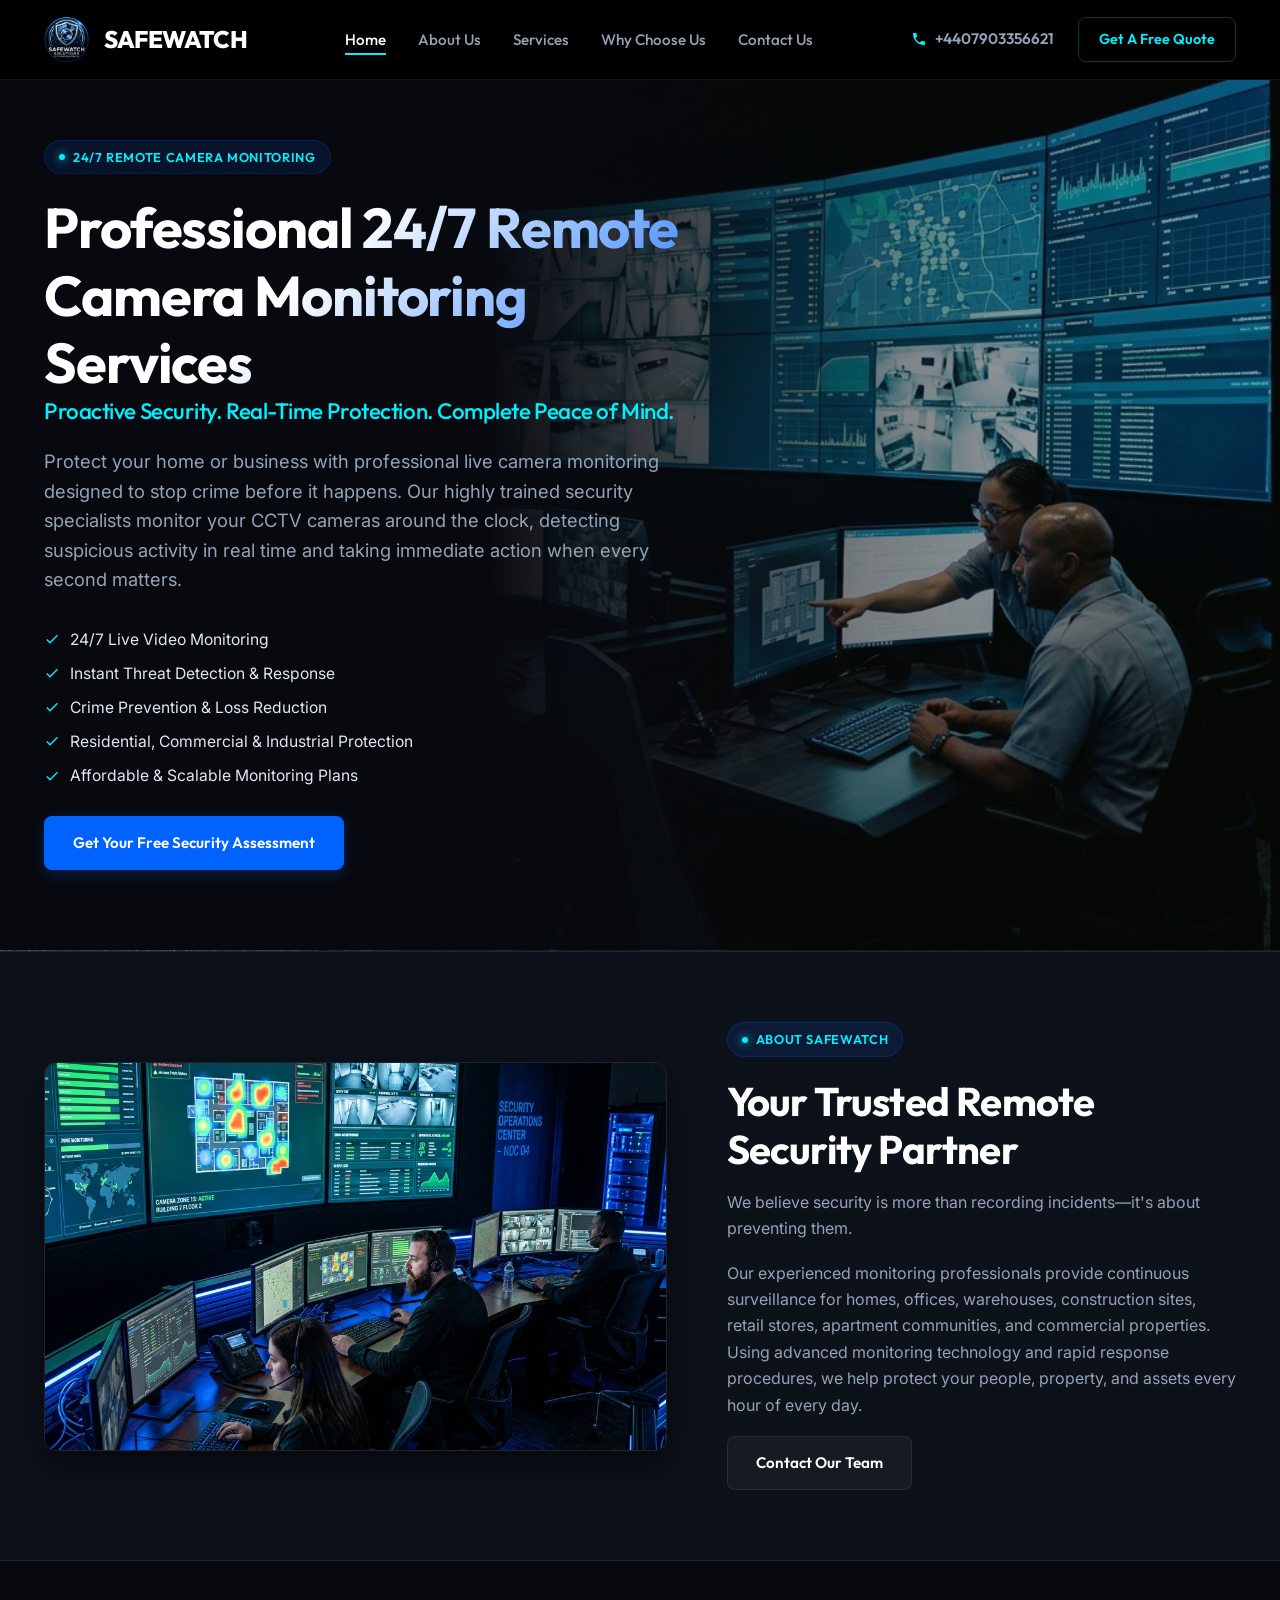
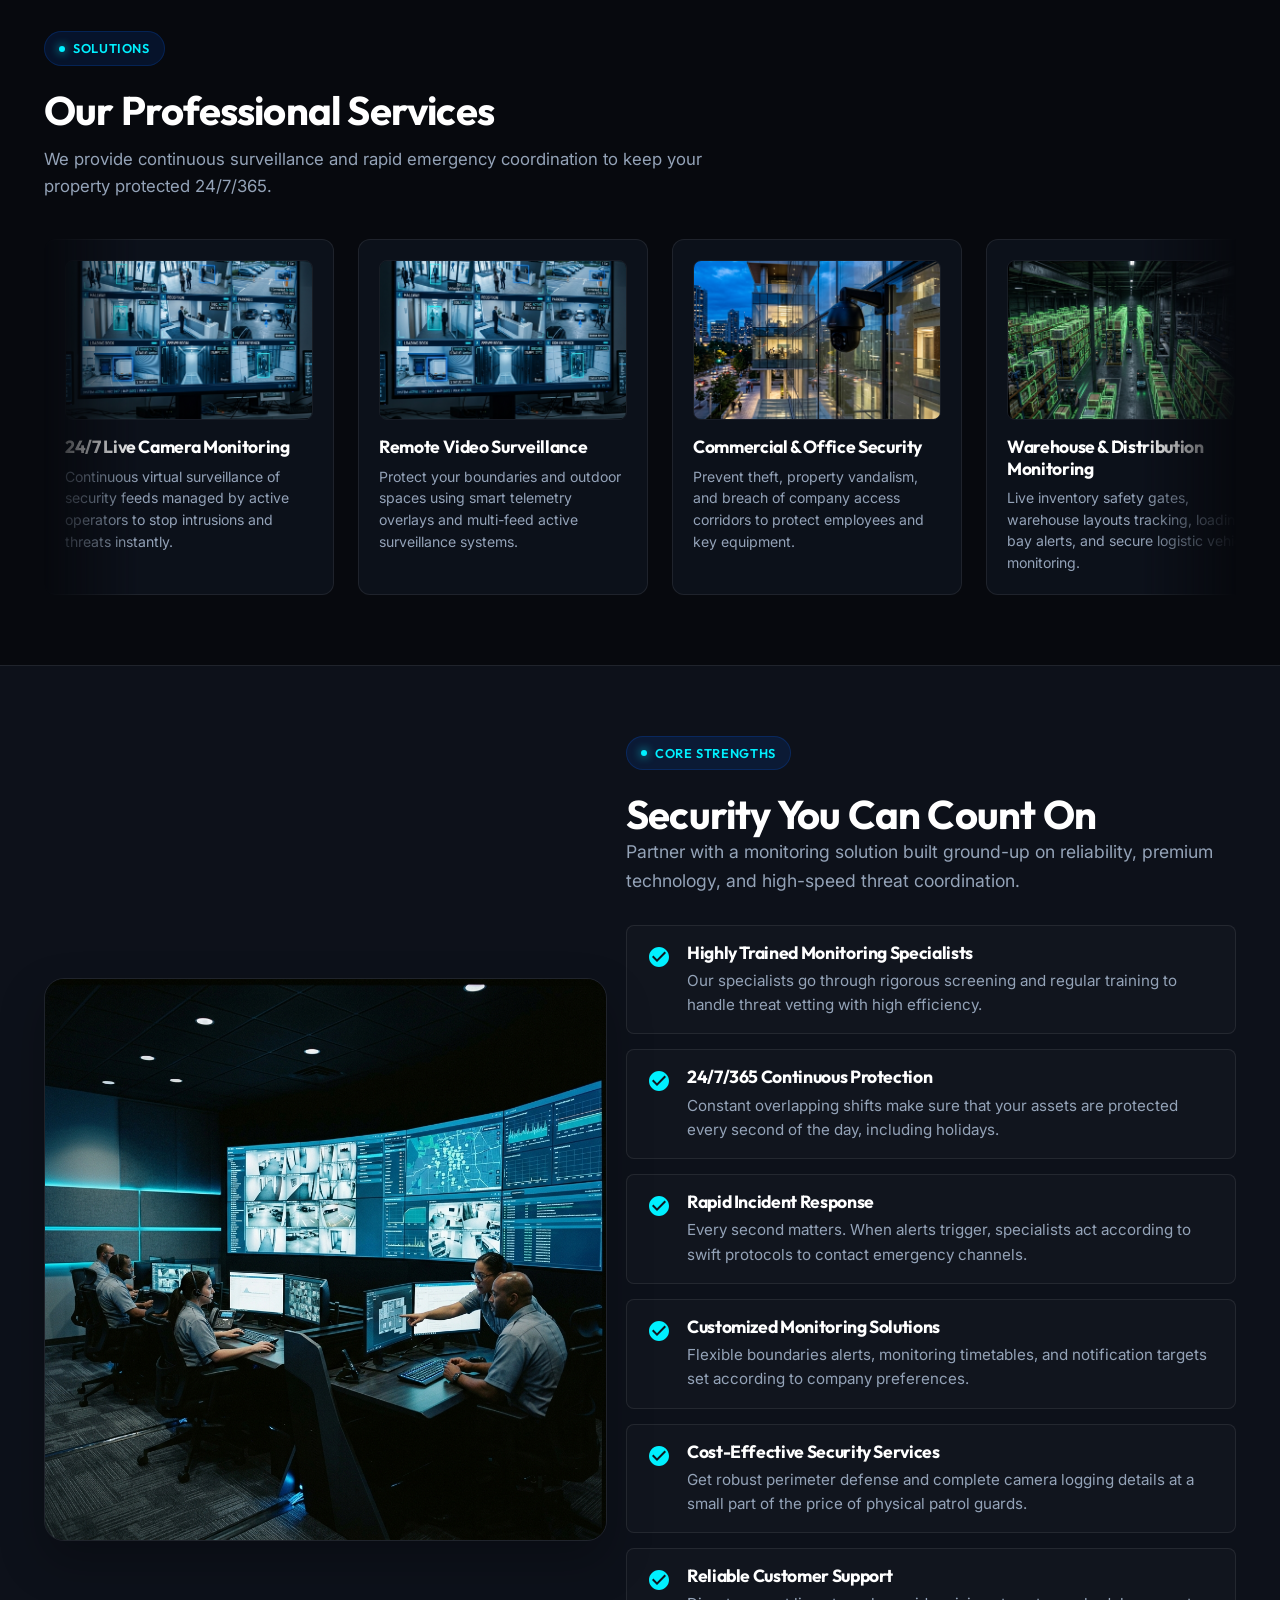
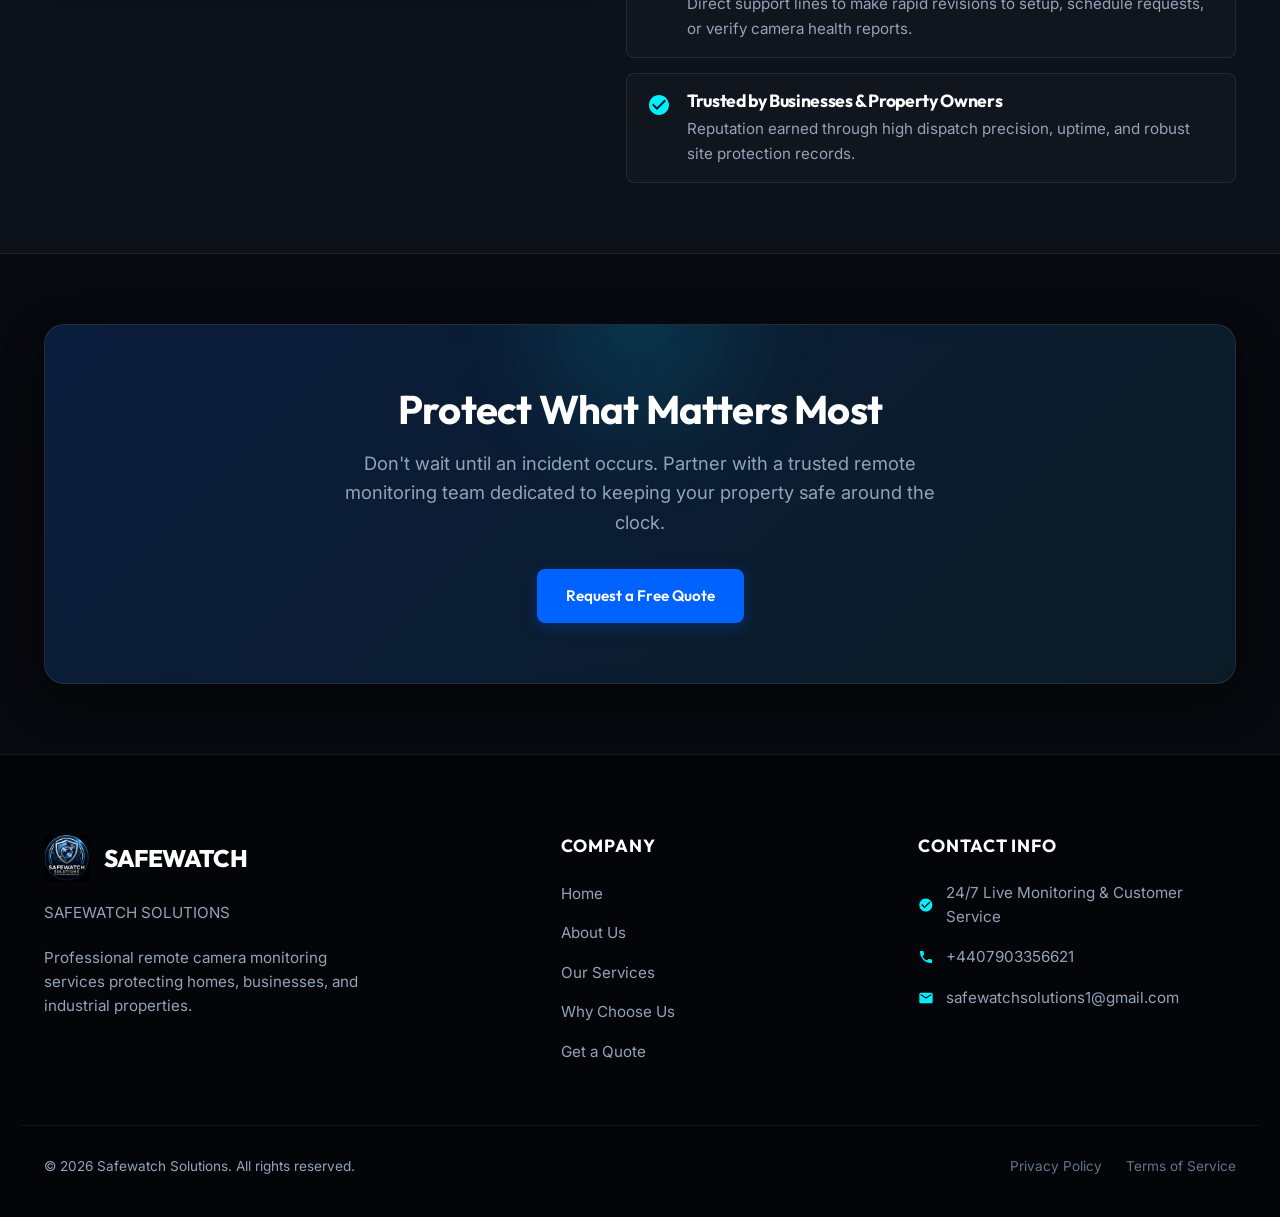
==== commit 9720aa32: "CCTV-Monitoring Version 2" ====
--- a/index.html
+++ b/index.html
@@ -12,7 +12,7 @@
       content="Stop crime before it happens. Our remote security specialists monitor your CCTV cameras 24/7 to protect your home, business, warehouse, or construction site."
     />
     <link rel="stylesheet" href="style.css" />
-    <link rel="icon" href="assets/safewatch-logo.jpg" />
+    <link rel="icon" href="assets/safewatch-logo-1.png" />
   </head>
   <body>
     <!-- BACKGROUND DECORATIONS -->
@@ -25,7 +25,7 @@
     <header>
       <div class="container navbar">
         <a href="#" class="logo" id="nav-logo">
-          <img src="assets/safewatch-logo.jpg" alt="SAFEWATCH" class="site-logo" />
+          <img src="assets/safewatch-logo-1.png" alt="SAFEWATCH" class="site-logo" />
           <span class="site-title">SAFEWATCH</span>
         </a>
 
@@ -38,26 +38,26 @@
 
           <!-- Mobile Navigation Menu Items -->
           <li class="nav-actions-mobile" style="display: none">
-            <a href="tel:+18005550199" class="phone-badge">
+            <a href="tel:+4407903356621" class="phone-badge">
               <svg viewBox="0 0 24 24">
                 <path
                   d="M6.62 10.79c1.44 2.83 3.76 5.14 6.59 6.59l2.2-2.2c.27-.27.67-.36 1.02-.24 1.12.37 2.33.57 3.57.57.55 0 1 .45 1 1V20c0 .55-.45 1-1 1-9.39 0-17-7.61-17-17 0-.55.45-1 1-1h3.5c.55 0 1 .45 1 1 0 1.25.2 2.45.57 3.57.11.35.03.74-.25 1.02l-2.2 2.2z"
                 />
               </svg>
-              +1 (800) 555-0199
+              +4407903356621
             </a>
             <a href="contact.html" class="btn btn-primary">Get A Free Quote</a>
           </li>
         </ul>
 
         <div class="nav-actions">
-          <a href="tel:+18005550199" class="phone-badge">
+          <a href="tel:+4407903356621" class="phone-badge">
             <svg viewBox="0 0 24 24">
               <path
                 d="M6.62 10.79c1.44 2.83 3.76 5.14 6.59 6.59l2.2-2.2c.27-.27.67-.36 1.02-.24 1.12.37 2.33.57 3.57.57.55 0 1 .45 1 1V20c0 .55-.45 1-1 1-9.39 0-17-7.61-17-17 0-.55.45-1 1-1h3.5c.55 0 1 .45 1 1 0 1.25.2 2.45.57 3.57.11.35.03.74-.25 1.02l-2.2 2.2z"
               />
             </svg>
-            +1 (800) 555-0199
+            +4407903356621
           </a>
           <a href="contact.html" class="btn btn-outline-cyan"
             >Get A Free Quote</a
@@ -604,7 +604,7 @@
       <div class="container footer-grid">
         <div class="footer-brand">
             <a href="#" class="logo">
-              <img src="assets/safewatch-logo.jpg" alt="SAFEWATCH" class="site-logo" />
+              <img src="assets/safewatch-logo-1.png" alt="SAFEWATCH" class="site-logo" />
               <span class="site-title">SAFEWATCH</span>
             </a>
           <p style="margin-bottom: 20px">SAFEWATCH SOLUTIONS</p>
@@ -643,9 +643,9 @@
                 />
               </svg>
               <a
-                href="tel:+18005550199"
+                href="tel:+4407903356621"
                 style="text-decoration: none; color: inherit"
-                >+1 (800) 555-0199</a
+                >+4407903356621</a
               >
             </div>
             <div class="footer-info-item">
@@ -655,9 +655,10 @@
                 />
               </svg>
               <a
-                href="mailto:info@safewatchsolutions.com"
+                href="mailto:safewatchsolutions1@gmail.com?subject=Inquiry%20from%20Safewatch%20Website"
+                class="mailto-link"
                 style="text-decoration: none; color: inherit"
-                >info@safewatchsolutions.com</a
+                >safewatchsolutions1@gmail.com</a
               >
             </div>
           </div>
@@ -673,6 +674,12 @@
       </div>
     </footer>
 
+    <button class="back-to-top" id="backToTop" aria-label="Back to top" title="Back to top">
+      <svg viewBox="0 0 24 24" aria-hidden="true">
+        <path d="M12 8l-6 6 1.41 1.41L12 10.83l4.59 4.58L18 14z"/>
+      </svg>
+    </button>
+
     <script src="script.js"></script>
   </body>
 </html>
--- a/style.css
+++ b/style.css
@@ -244,16 +244,17 @@
   width: 100%;
   height: 80px;
   z-index: 1000;
-  border-bottom: 1px solid rgba(255, 255, 255, 0.03);
+  background-color: #000000;
+  border-bottom: 1px solid rgba(255, 255, 255, 0.08);
   transition: var(--transition);
 }
 
 header.scrolled {
-  background: rgba(7, 9, 14, 0.85);
-  backdrop-filter: blur(12px);
-  -webkit-backdrop-filter: blur(12px);
-  border-bottom: 1px solid var(--border);
-  box-shadow: 0 4px 30px rgba(0, 0, 0, 0.4);
+  background-color: #000000;
+  backdrop-filter: none;
+  -webkit-backdrop-filter: none;
+  border-bottom: 1px solid rgba(255, 255, 255, 0.08);
+  box-shadow: none;
 }
 
 .navbar {
@@ -919,6 +920,10 @@
 
 .form-select {
   appearance: none;
+  -webkit-appearance: none;
+  -moz-appearance: none;
+  color-scheme: dark;
+  background-color: rgba(255, 255, 255, 0.03);
   background-image: url("data:image/svg+xml,%3Csvg xmlns='http://www.w3.org/2000/svg' viewBox='0 0 24 24' fill='%2394a3b8'%3E%3Cpath d='M7 10l5 5 5-5H7z'/%3E%3C/svg%3E");
   background-repeat: no-repeat;
   background-position: right 16px center;
@@ -926,13 +931,70 @@
   cursor: pointer;
 }
 
+.form-select option {
+  background-color: #07111f;
+  color: var(--text-white);
+  padding: 10px;
+}
+
+.form-select option:checked,
+.form-select option:hover {
+  background: linear-gradient(
+    90deg,
+    rgba(0, 98, 255, 0.35),
+    rgba(0, 240, 255, 0.25)
+  );
+  color: var(--text-white);
+}
+
 .form-row {
   display: grid;
   grid-template-columns: 1fr 1fr;
   gap: 20px;
 }
 
-/* 9. Footer Layout */
+/* 9. Back to Top Button */
+.back-to-top {
+  position: fixed;
+  right: 24px;
+  bottom: 24px;
+  width: 48px;
+  height: 48px;
+  border: 1px solid rgba(255, 255, 255, 0.16);
+  border-radius: 50%;
+  background: rgba(0, 0, 0, 0.9);
+  color: var(--text-white);
+  display: flex;
+  align-items: center;
+  justify-content: center;
+  cursor: pointer;
+  box-shadow: 0 10px 30px rgba(0, 0, 0, 0.35);
+  opacity: 0;
+  visibility: hidden;
+  transform: translateY(12px);
+  transition: var(--transition);
+  z-index: 1100;
+}
+
+.back-to-top.visible {
+  opacity: 1;
+  visibility: visible;
+  transform: translateY(0);
+}
+
+.back-to-top:hover {
+  background: var(--primary);
+  border-color: var(--primary);
+  transform: translateY(-3px);
+}
+
+.back-to-top svg {
+  width: 22px;
+  height: 22px;
+  fill: currentColor;
+}
+
+/* 10. Footer Layout */
 footer {
   background-color: #040508;
   border-top: 1px solid var(--border);
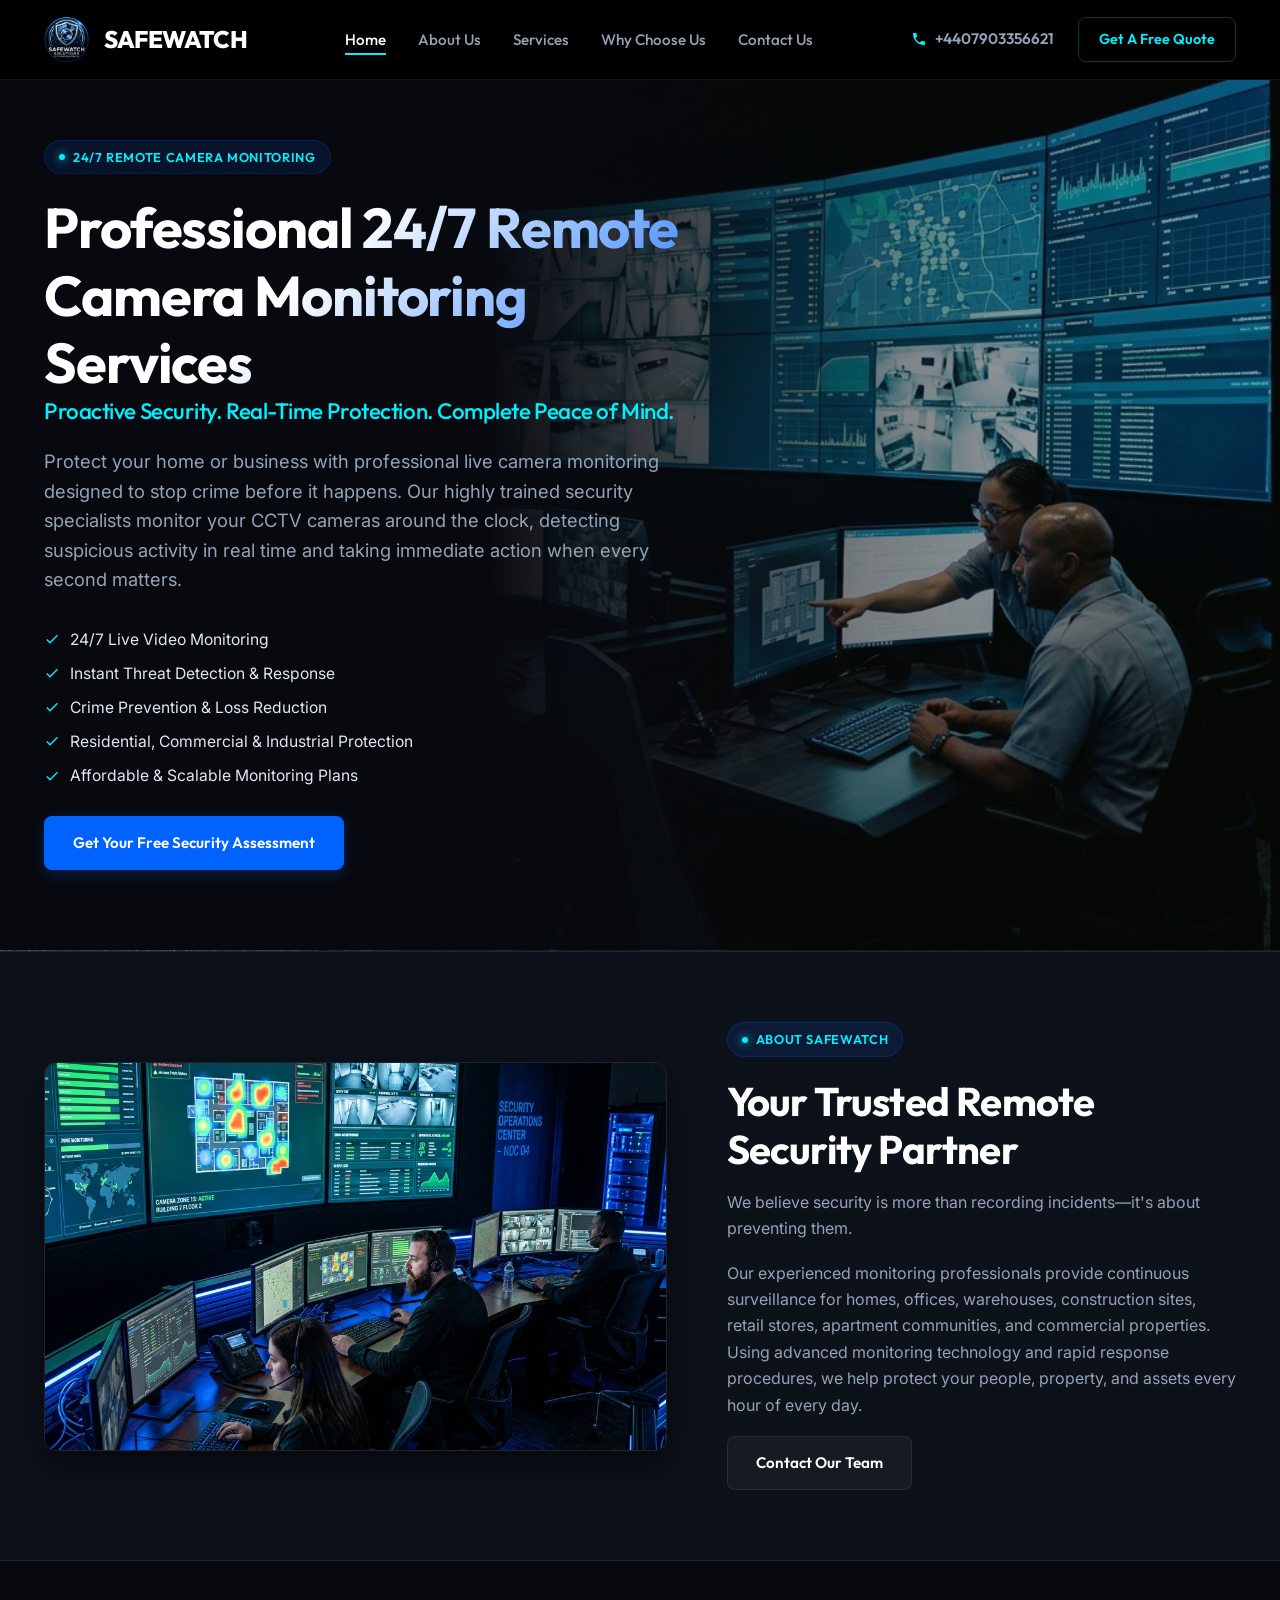
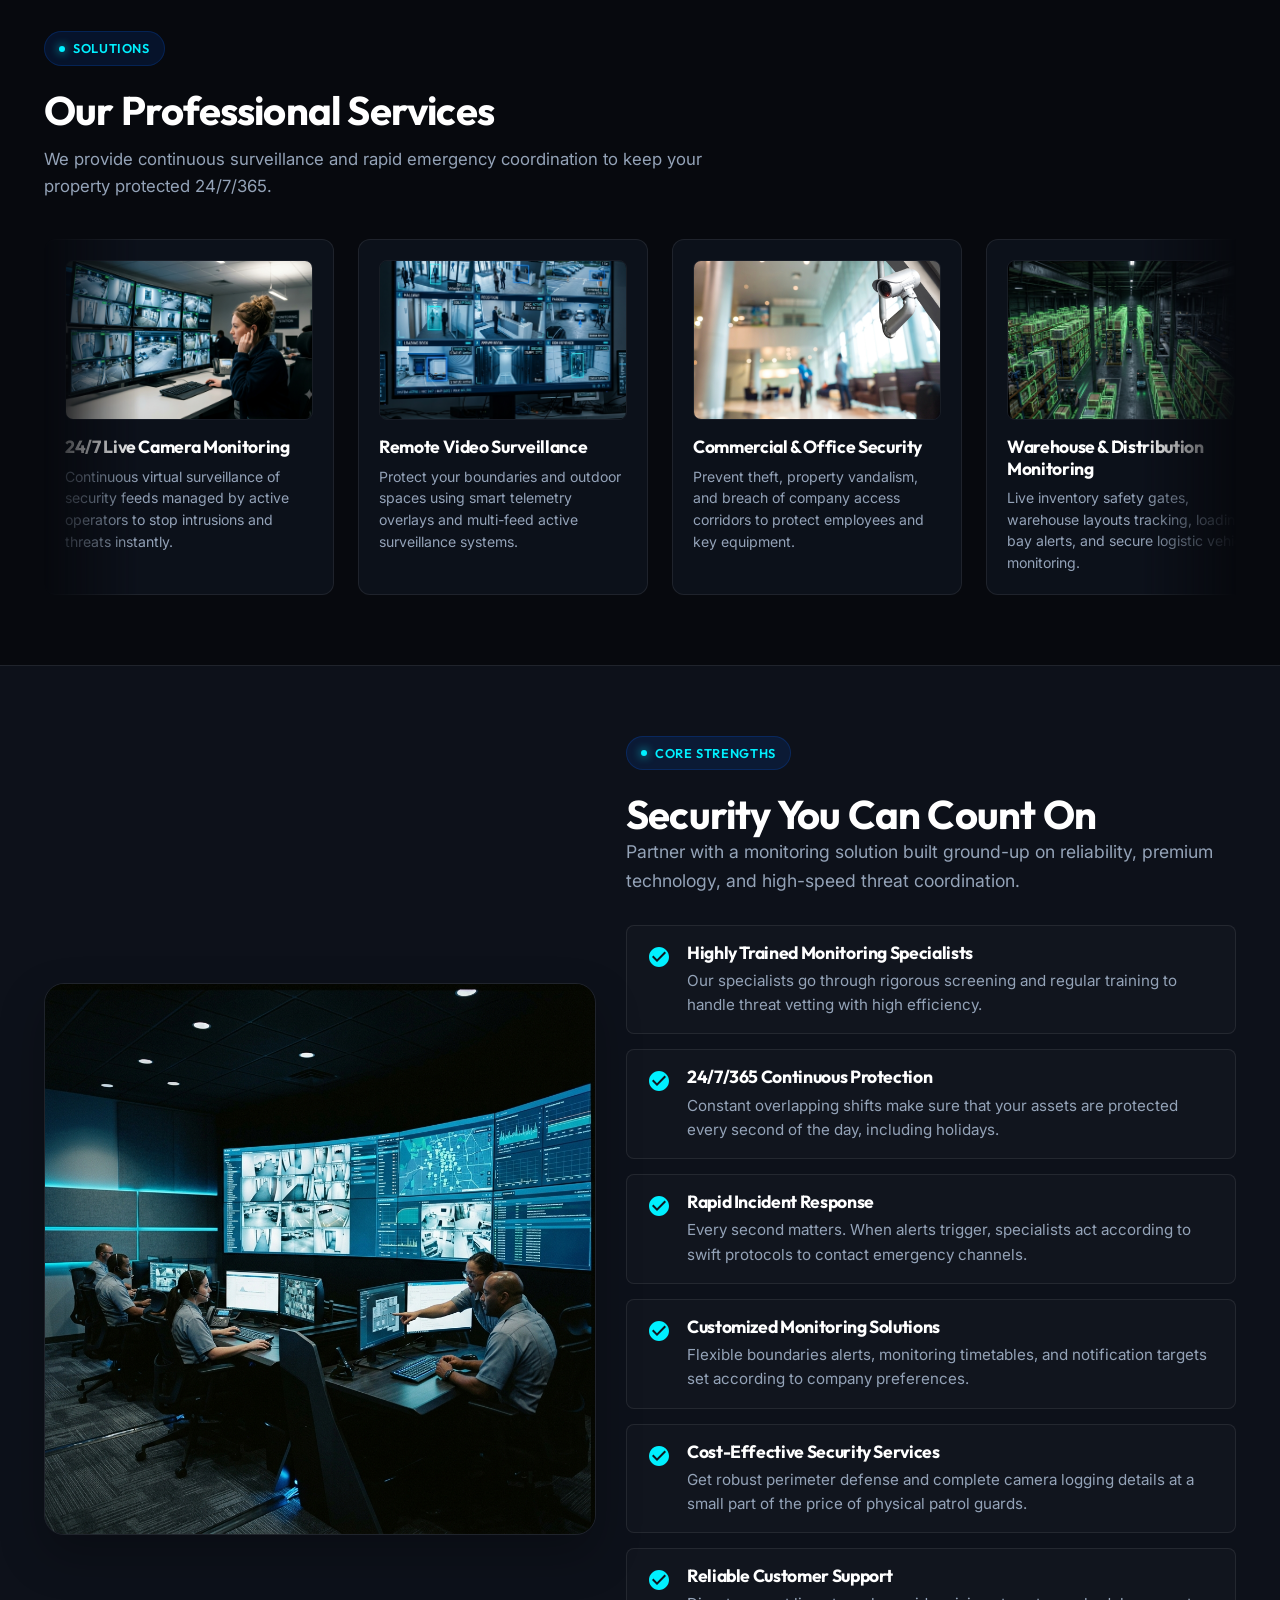
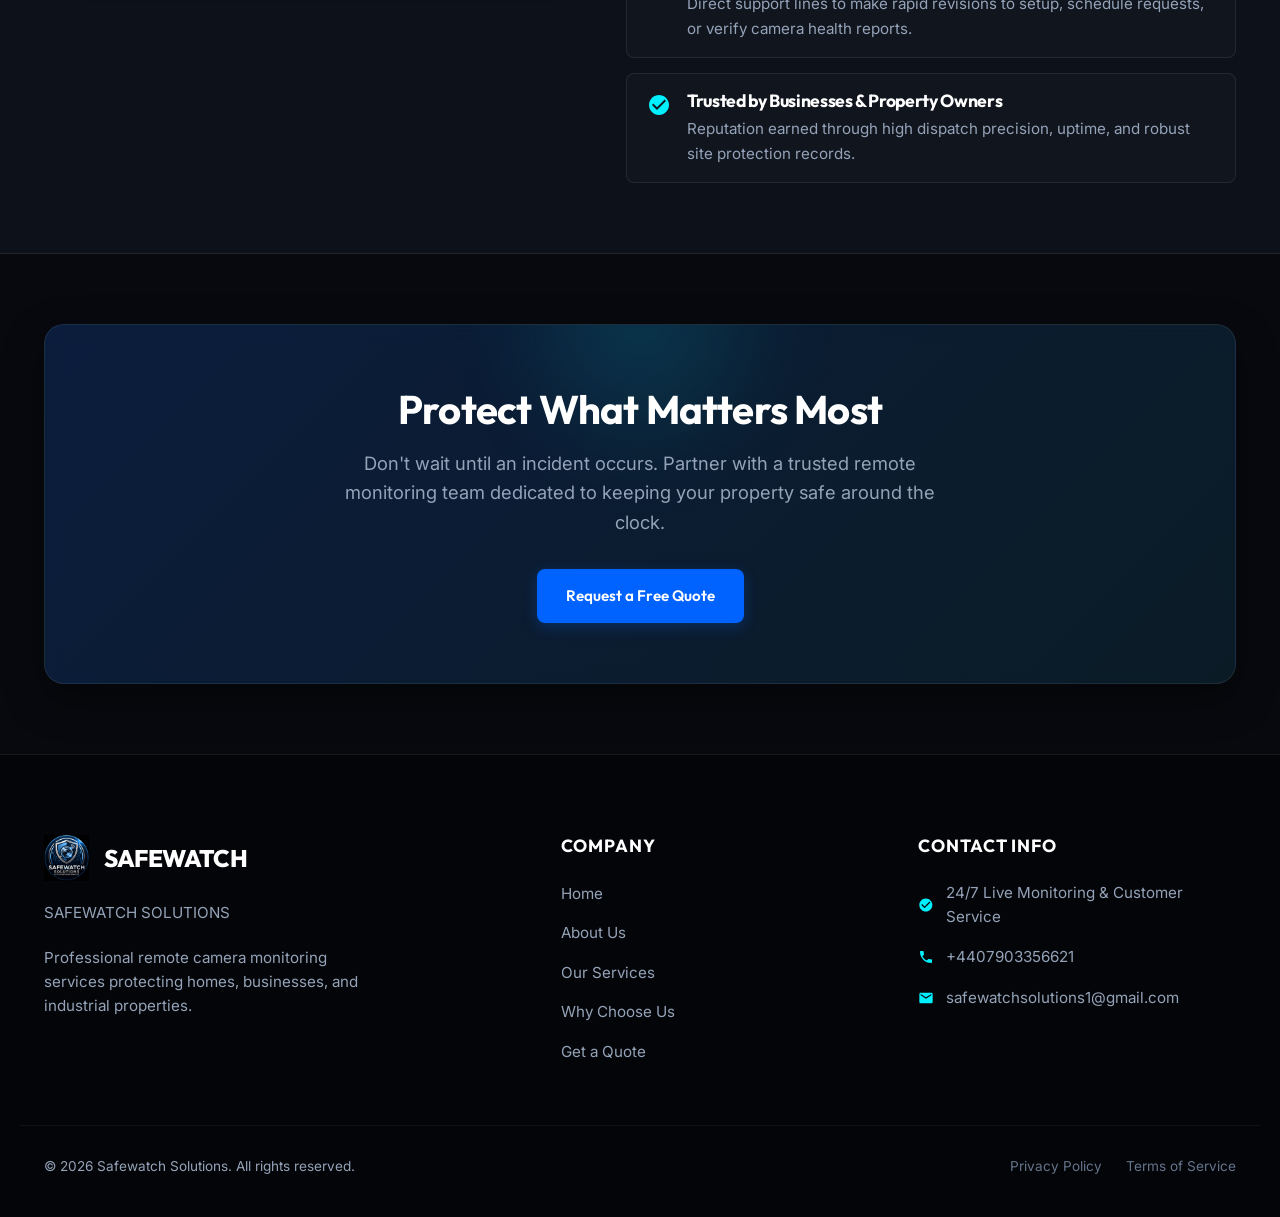
==== commit 6a036b56: "CCTV-Monitoring Version 3" ====
--- a/index.html
+++ b/index.html
@@ -186,7 +186,7 @@
             <article class="service-card">
               <div class="service-image-box">
                 <img
-                  src="assets/service_live.png"
+                  src="assets/24_7_live_monitoring.png"
                   alt="24/7 Live Camera Monitoring"
                   width="290"
                   height="160"
@@ -218,7 +218,7 @@
             <article class="service-card">
               <div class="service-image-box">
                 <img
-                  src="assets/service_commercial.png"
+                  src="assets/commercial_office_security.jpg"
                   alt="Commercial & Office Security"
                   width="290"
                   height="160"
@@ -250,7 +250,7 @@
             <article class="service-card">
               <div class="service-image-box">
                 <img
-                  src="assets/service_construction.png"
+                  src="assets/construction-site.png"
                   alt="Construction Site Surveillance"
                   width="290"
                   height="160"
@@ -266,7 +266,7 @@
             <article class="service-card">
               <div class="service-image-box">
                 <img
-                  src="assets/service_live.png"
+                  src="assets/emergency-dispatch.png"
                   alt="Emergency Dispatch Coordination"
                   width="290"
                   height="160"
@@ -282,7 +282,7 @@
             <article class="service-card">
               <div class="service-image-box">
                 <img
-                  src="assets/service_warehouse.png"
+                  src="assets/suspicious_activity.png"
                   alt="Suspicious Activity Detection"
                   width="290"
                   height="160"
@@ -315,7 +315,7 @@
             <article class="service-card" aria-hidden="true">
               <div class="service-image-box">
                 <img
-                  src="assets/service_live.png"
+                  src="assets/24_7_live_monitoring.png"
                   alt=""
                   width="290"
                   height="160"
@@ -347,7 +347,7 @@
             <article class="service-card" aria-hidden="true">
               <div class="service-image-box">
                 <img
-                  src="assets/service_commercial.png"
+                  src="assets/commercial_office_security.jpg"
                   alt=""
                   width="290"
                   height="160"
@@ -379,7 +379,7 @@
             <article class="service-card" aria-hidden="true">
               <div class="service-image-box">
                 <img
-                  src="assets/service_construction.png"
+                  src="assets/construction-site.png"
                   alt=""
                   width="290"
                   height="160"
@@ -395,7 +395,7 @@
             <article class="service-card" aria-hidden="true">
               <div class="service-image-box">
                 <img
-                  src="assets/service_live.png"
+                  src="assets/emergency-dispatch.png"
                   alt=""
                   width="290"
                   height="160"
@@ -411,7 +411,7 @@
             <article class="service-card" aria-hidden="true">
               <div class="service-image-box">
                 <img
-                  src="assets/service_warehouse.png"
+                  src="assets/suspicious_activity.png"
                   alt=""
                   width="290"
                   height="160"
--- a/style.css
+++ b/style.css
@@ -49,6 +49,7 @@
   scroll-behavior: smooth;
   font-size: 16px;
   -webkit-text-size-adjust: 100%;
+  overflow-x: hidden;
 }
 
 body {
@@ -57,8 +58,29 @@
   font-family: var(--font-body);
   line-height: 1.6;
   overflow-x: hidden;
+  width: 100%;
+  min-height: 100%;
   -webkit-font-smoothing: antialiased;
   -moz-osx-font-smoothing: grayscale;
+}
+
+html {
+  width: 100%;
+}
+
+img,
+video,
+svg,
+iframe {
+  max-width: 100%;
+  height: auto;
+}
+
+button,
+input,
+select,
+textarea {
+  max-width: 100%;
 }
 
 /* Custom Scrollbar */
@@ -179,6 +201,72 @@
   border-radius: 50%;
   background: radial-gradient(circle, var(--primary-glow) 0%, transparent 70%);
   filter: blur(80px);
+}
+
+@media (max-width: 768px) {
+  .blur-orb-1,
+  .blur-orb-2,
+  .blur-orb-3 {
+    width: 320px;
+    height: 320px;
+  }
+
+  .blur-orb-1 {
+    top: -100px;
+    right: -80px;
+  }
+
+  .blur-orb-2 {
+    top: 45%;
+    left: -120px;
+  }
+
+  .blur-orb-3 {
+    bottom: -100px;
+    right: -80px;
+  }
+}
+
+@media (max-width: 768px) {
+  .blur-orb-1,
+  .blur-orb-2,
+  .blur-orb-3 {
+    display: none;
+  }
+  .contact-container,
+  .contact-grid {
+    overflow-x: hidden;
+  }
+  .contact-info-panel h1 {
+    max-width: 100% !important;
+    white-space: normal !important;
+    word-break: break-word !important;
+    font-size: clamp(1.4rem, 5.5vw, 1.9rem) !important;
+  }
+}
+
+@media (max-width: 480px) {
+  .blur-orb-1,
+  .blur-orb-2,
+  .blur-orb-3 {
+    width: 260px;
+    height: 260px;
+  }
+
+  .blur-orb-1 {
+    top: -90px;
+    right: -60px;
+  }
+
+  .blur-orb-2 {
+    top: 48%;
+    left: -90px;
+  }
+
+  .blur-orb-3 {
+    bottom: -90px;
+    right: -70px;
+  }
 }
 
 /* --- LAYOUT UTILITIES --- */
@@ -627,6 +715,9 @@
   }
 }
 
+/* Removed mobile overrides for the carousel to restore
+   the original infinite-scroll behavior on small screens. */
+
 /* Legacy grid fallback - not used but kept for reference */
 .services-grid {
   display: grid;
@@ -702,7 +793,7 @@
 }
 
 .why-media-panel img {
-  width: 102%;
+  width: 100%;
   height: 100%;
   min-height: 360px;
   object-fit: cover;
@@ -1092,6 +1183,21 @@
 
 /* --- RESPONSIVE MEDIA BREAKPOINTS --- */
 @media (max-width: 1024px) {
+  html,
+  body,
+  .container,
+  .hero,
+  .section,
+  footer {
+    width: 100%;
+    max-width: 100%;
+  }
+
+  .container {
+    padding-left: 5px;
+    padding-right: 5px;
+  }
+
   .hero {
     padding: 130px 0 80px;
     min-height: auto;
@@ -1121,6 +1227,11 @@
 }
 
 @media (max-width: 768px) {
+  body,
+  html {
+    overflow-x: hidden;
+  }
+
   .section {
     padding: 50px 0;
   }
@@ -1132,6 +1243,11 @@
 
   .hero p {
     max-width: 100%;
+  }
+
+  .container {
+    padding-left: 18px;
+    padding-right: 18px;
   }
 
   .menu-btn {
@@ -1293,3 +1409,97 @@
     margin-bottom: 16px;
   }
 }
+
+/* Contact page specific responsive fixes to prevent horizontal overflow */
+@media (max-width: 768px) {
+  /* Override the large inline padding on the contact page */
+  .contact-container {
+    padding: 80px 12px 60px !important;
+  }
+
+  .contact-grid {
+    grid-template-columns: 1fr;
+    gap: 24px;
+  }
+
+  .contact-info-panel,
+  .glass-card {
+    width: 100%;
+    max-width: 100%;
+    padding-top: 20px;
+  }
+
+  .info-cards {
+    flex-direction: column;
+    gap: 14px;
+  }
+
+  .info-card,
+  .info-card-details {
+    min-width: 0;
+    width: 100%;
+  }
+
+  .contact-info-panel h1,
+  .contact-info-panel p,
+  .info-card-details span,
+  .info-card-details h4 {
+    overflow-wrap: break-word;
+    word-break: break-word;
+  }
+  /* Force children to respect the container width and allow wrapping */
+  .contact-info-panel,
+  .contact-info-panel *,
+  .info-cards,
+  .info-card,
+  .info-card * {
+    box-sizing: border-box;
+    max-width: 100%;
+  }
+  .info-cards {
+    flex-wrap: wrap;
+  }
+  /* Ensure grid items can shrink instead of forcing overflow */
+  .contact-grid > * {
+    min-width: 0;
+    max-width: 100%;
+  }
+  .contact-info-panel {
+    min-width: 0;
+    max-width: 100%;
+  }
+  /* Force full-width behavior on narrow screens */
+  .contact-grid > * {
+    width: 100% !important;
+  }
+  .glass-card {
+    width: 100% !important;
+    max-width: 100% !important;
+  }
+  .info-card {
+    width: 100% !important;
+    padding: 16px !important;
+  }
+  .form-input,
+  .form-select,
+  .form-textarea,
+  .btn {
+    width: 100% !important;
+    box-sizing: border-box !important;
+  }
+}
+
+@media (max-width: 480px) {
+  .contact-container {
+    padding: 60px 12px 40px !important;
+  }
+
+  .form-row {
+    grid-template-columns: 1fr;
+    gap: 12px;
+  }
+
+  .form-group {
+    width: 100%;
+  }
+}
